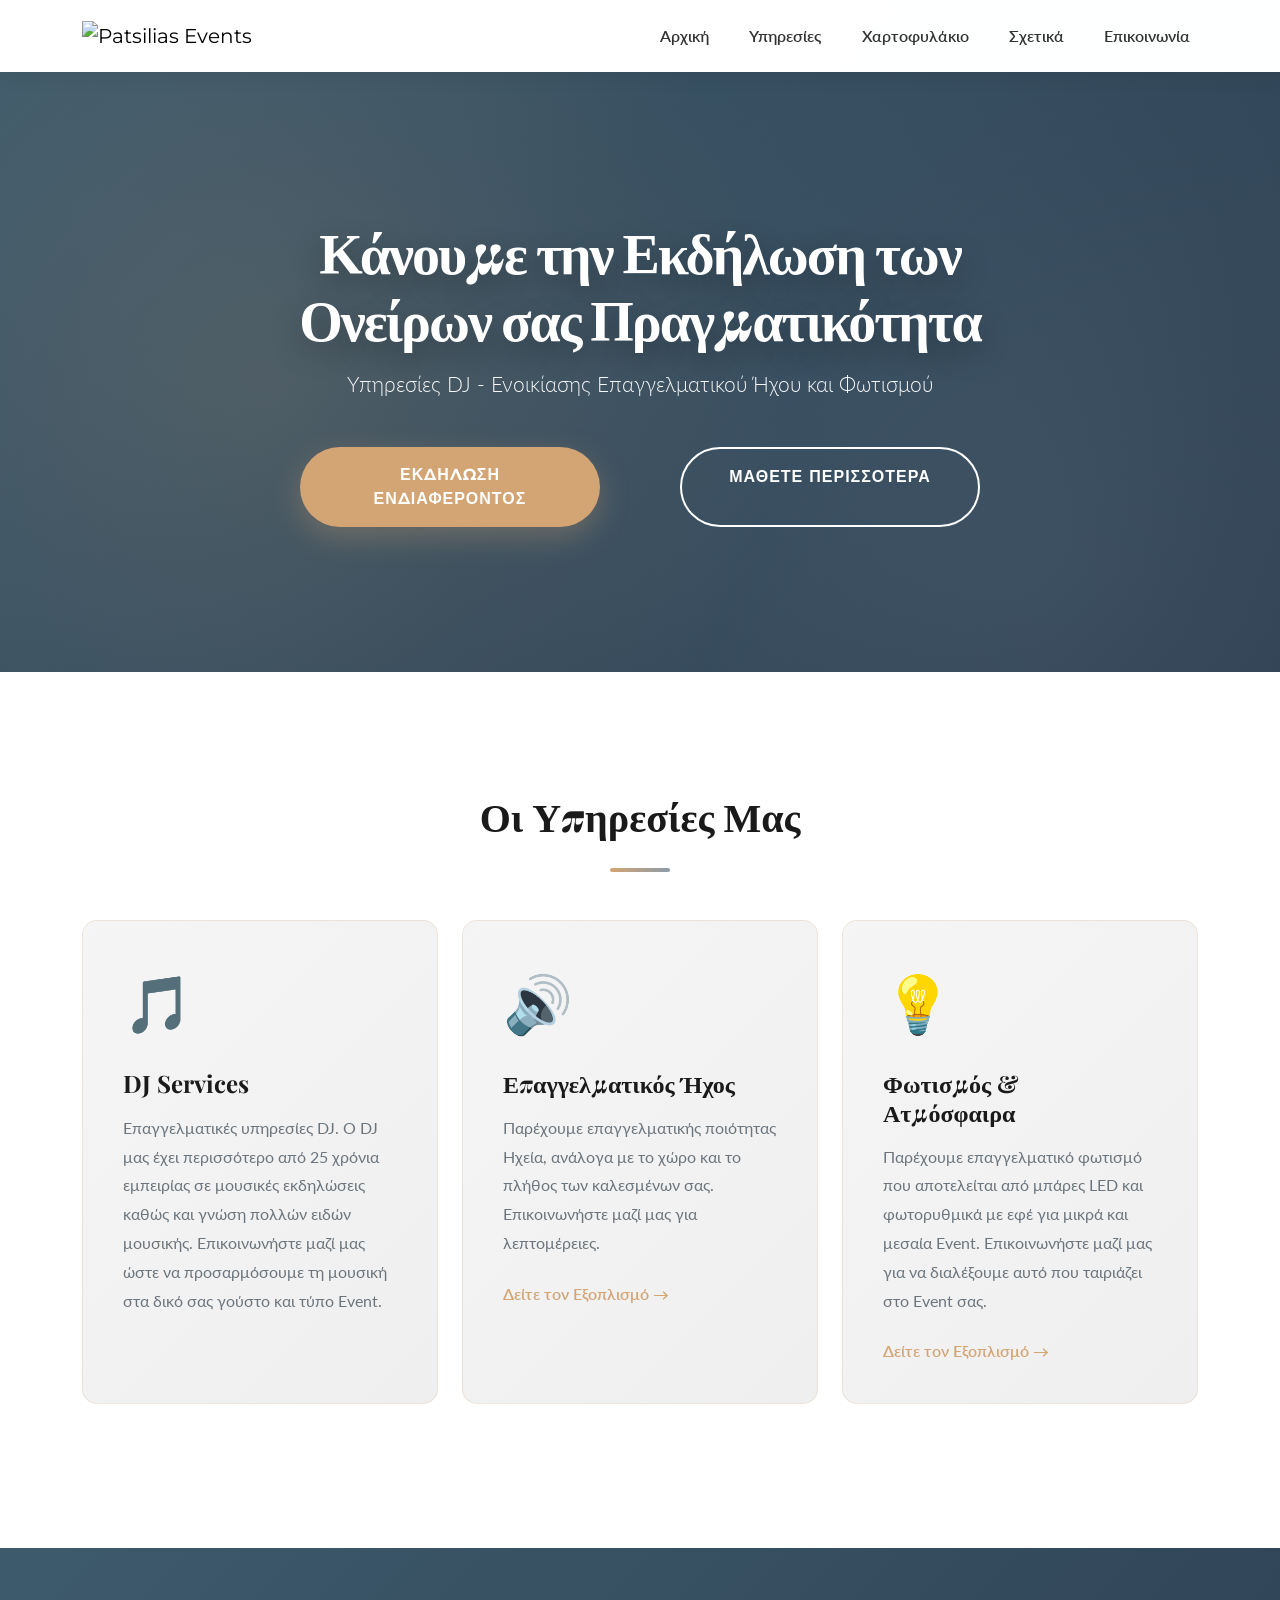
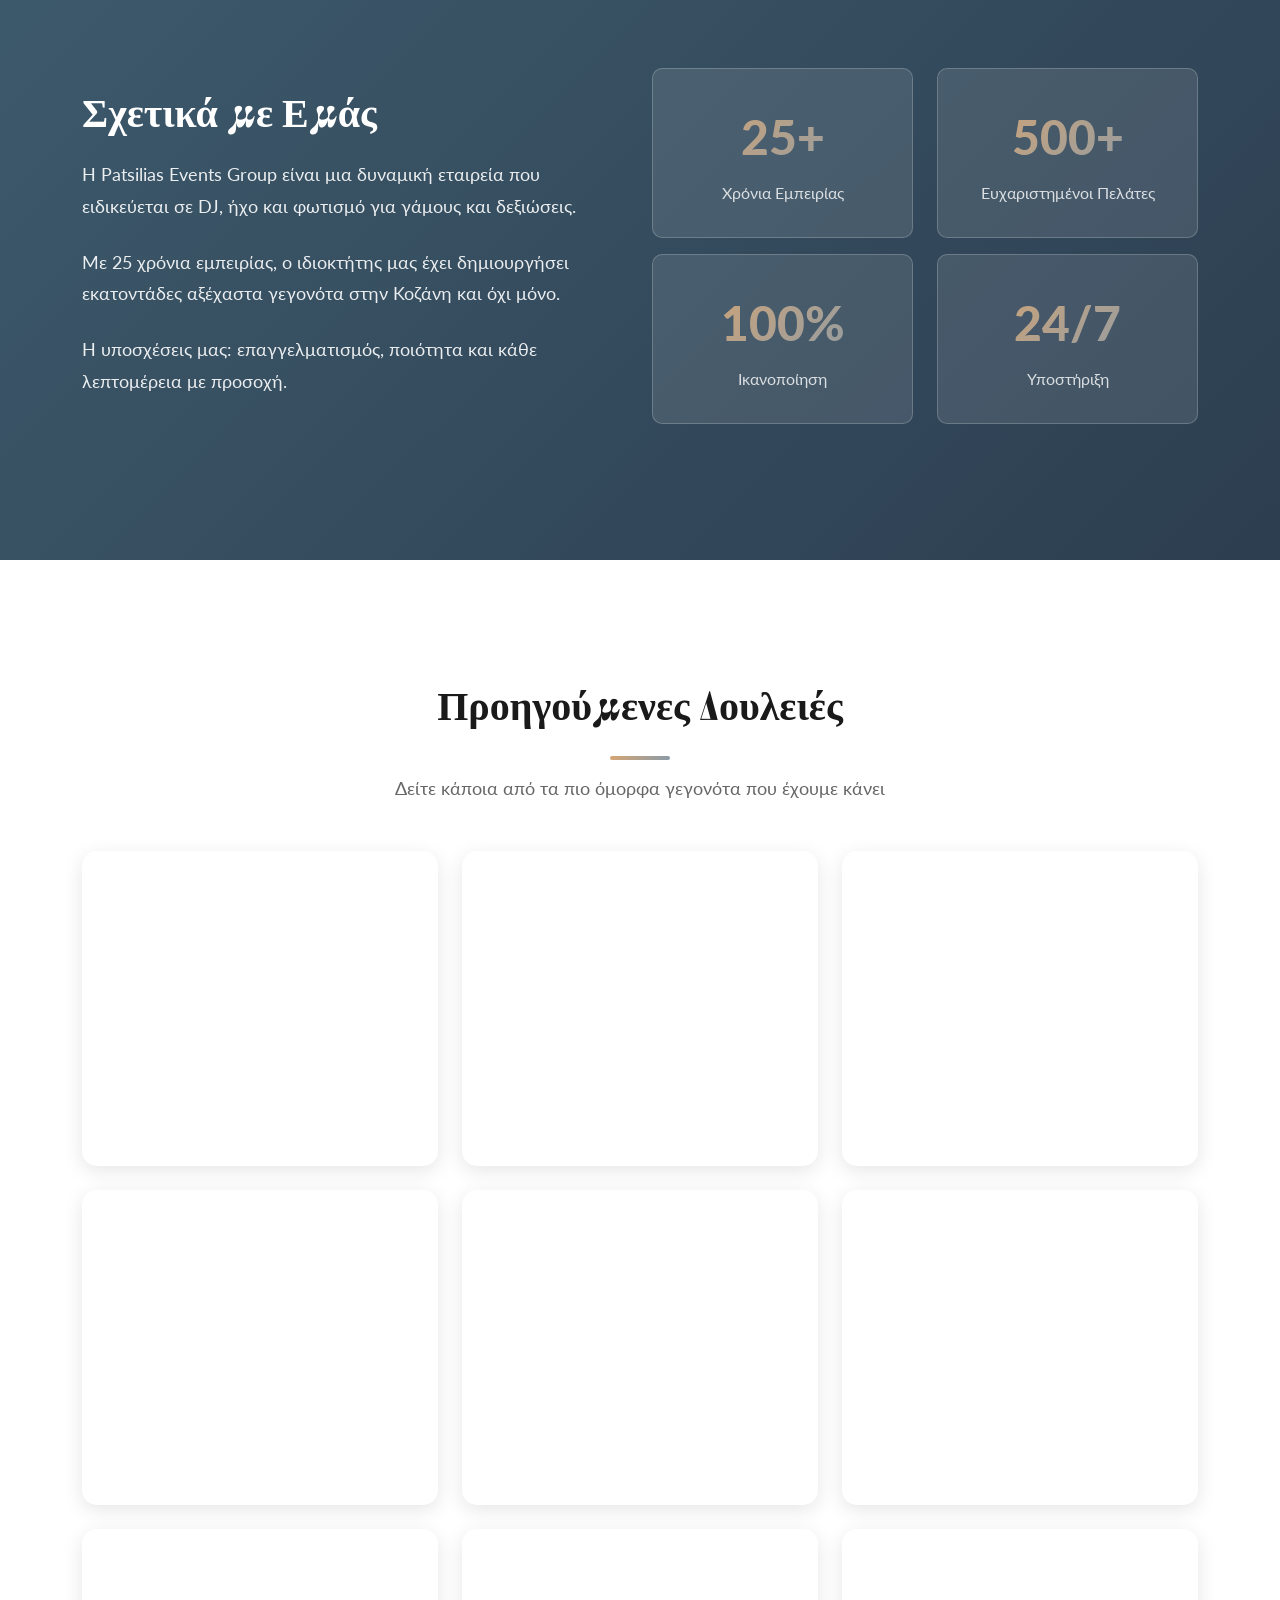
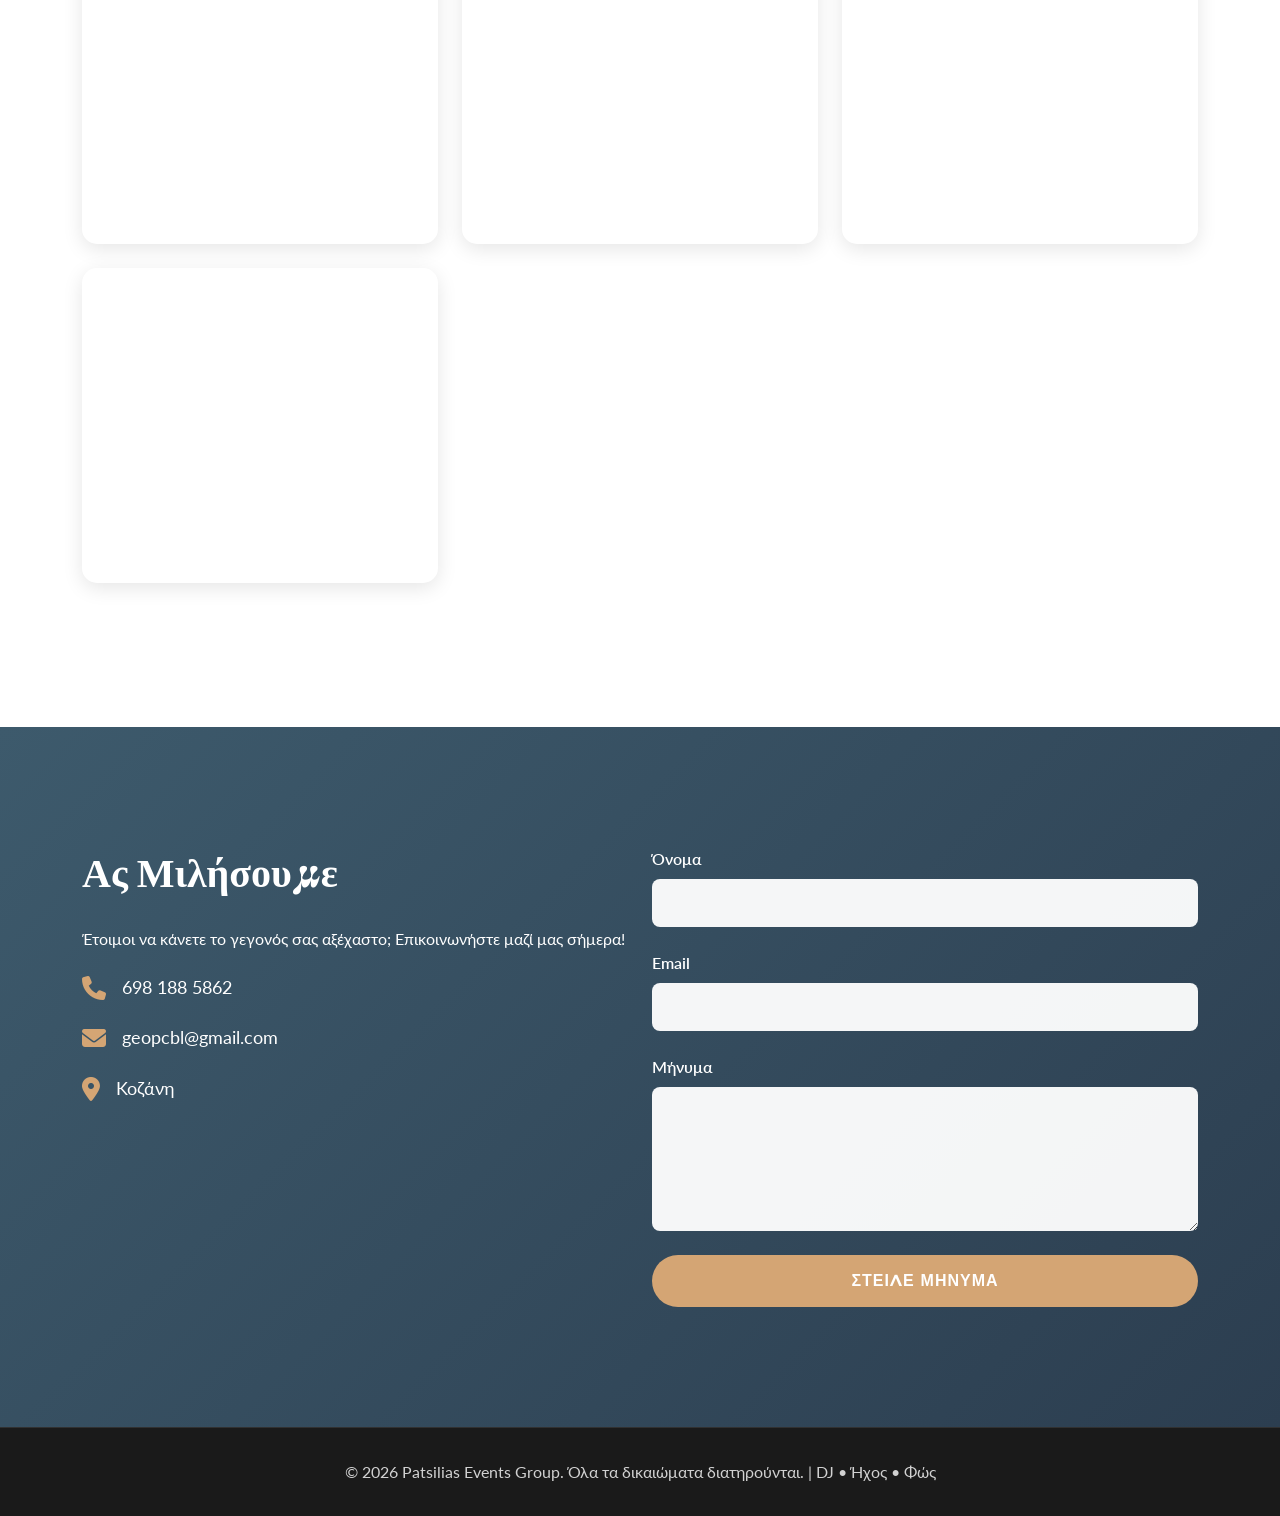
==== index.html @ 2dcd0f46 "Add root index for static publishing" ====
<!DOCTYPE html>
<html lang="el">
<head>
    <meta charset="UTF-8">
    <meta name="viewport" content="width=device-width, initial-scale=1.0">
    <meta name="referrer" content="strict-origin-when-cross-origin">
    <title>Patsilias Events Group - DJ, Ήχος & Φώς για Γάμους και Δεξιώσεις</title>
    <link href="https://cdnjs.cloudflare.com/ajax/libs/bootstrap/5.3.0/css/bootstrap.min.css" rel="stylesheet">
    <link href="https://cdnjs.cloudflare.com/ajax/libs/font-awesome/6.4.0/css/all.min.css" rel="stylesheet">
    <link href="https://fonts.googleapis.com/css2?family=Playfair+Display:wght@700;900&family=Lato:wght@300;400;600;700&family=Montserrat:wght@600;700&display=swap" rel="stylesheet">
    <style>
        :root {
            --primary: #2c3e50;
            --secondary: #3d5a6c;
            --accent: #d4a574;
            --highlight: #8b9ba8;
            --dark: #1a1a1a;
            --light: #f5f5f5;
        }

        * {
            scroll-behavior: smooth;
        }

        body {
            font-family: 'Lato', sans-serif;
            background: linear-gradient(135deg, #f5f7fa 0%, #c3cfe2 100%);
        }

        h1, h2, h3, h4, h5, h6 {
            font-family: 'Playfair Display', serif;
            font-weight: 900;
        }

        .navbar-brand, .btn-primary-custom, .btn-secondary-custom, .submit-btn {
            font-family: 'Montserrat', sans-serif;
        }

        .section-title {
            font-family: 'Playfair Display', serif;
        }

        /* Navbar */
        .navbar {
            background: rgba(255, 255, 255, 0.95) !important;
            backdrop-filter: blur(10px);
            box-shadow: 0 2px 20px rgba(0, 0, 0, 0.08);
            padding: 1rem 0;
        }

        .navbar-brand {
            display: flex;
            align-items: center;
            padding: 0;
        }

        .navbar-logo {
            display: block;
            width: 220px;
            height: auto;
            max-height: 64px;
        }

        @media (max-width: 576px) {
            .navbar-logo {
                width: 175px;
                max-height: 54px;
            }
        }

        .nav-link {
            font-weight: 600;
            position: relative;
            color: #333 !important;
            margin-left: 1.5rem;
            transition: all 0.3s ease;
        }

        .nav-link::after {
            content: '';
            position: absolute;
            bottom: -5px;
            left: 0;
            width: 0;
            height: 2px;
            background: #d4a574;
            transition: width 0.3s ease;
        }

        .nav-link:hover::after {
            width: 100%;
        }

        /* Hero Section */
        .hero {
            background: linear-gradient(135deg, #3d5a6c 0%, #2c3e50 100%);
            color: white;
            padding: 120px 0;
            position: relative;
            overflow: hidden;
            min-height: 600px;
            display: flex;
            align-items: center;
        }

        .hero::before {
            content: '';
            position: absolute;
            top: 0;
            left: 0;
            width: 100%;
            height: 100%;
            background: 
                radial-gradient(circle at 20% 50%, rgba(212, 165, 116, 0.15) 0%, transparent 50%),
                radial-gradient(circle at 80% 80%, rgba(139, 155, 168, 0.15) 0%, transparent 50%);
            z-index: 1;
        }

        .hero-content {
            position: relative;
            z-index: 2;
            animation: slideUp 1s ease-out;
        }

        @keyframes slideUp {
            from {
                opacity: 0;
                transform: translateY(30px);
            }
            to {
                opacity: 1;
                transform: translateY(0);
            }
        }

        .hero h1 {
            font-size: 3.5rem;
            font-weight: 900;
            margin-bottom: 1rem;
            letter-spacing: -2px;
            text-shadow: 0 10px 30px rgba(0, 0, 0, 0.3);
            line-height: 1.2;
        }

        .hero p {
            font-size: 1.3rem;
            margin-bottom: 2.5rem;
            opacity: 0.95;
            font-weight: 300;
        }

        .btn-primary-custom {
            background: #d4a574;
            color: white !important;
            border: none;
            padding: 14px 35px;
            font-weight: 700;
            border-radius: 50px;
            text-transform: uppercase;
            letter-spacing: 1px;
            transition: all 0.3s ease;
            box-shadow: 0 10px 30px rgba(212, 165, 116, 0.3);
            text-decoration: none;
            display: inline-block;
        }

        .btn-primary-custom:hover {
            transform: translateY(-3px);
            box-shadow: 0 15px 40px rgba(212, 165, 116, 0.5);
            color: white !important;
            background: #c49360;
        }

        .btn-secondary-custom {
            background: transparent;
            color: white !important;
            border: 2px solid white;
            padding: 14px 35px;
            font-weight: 700;
            border-radius: 50px;
            text-transform: uppercase;
            letter-spacing: 1px;
            transition: all 0.3s ease;
            text-decoration: none;
            display: inline-block;
        }

        .btn-secondary-custom:hover {
            background: white;
            color: var(--primary) !important;
            transform: translateY(-3px);
        }

        /* Services Section */
        .services {
            padding: 120px 0;
            background: white;
        }

        .section-title {
            text-align: center;
            font-size: 2.5rem;
            font-weight: 900;
            margin-bottom: 1rem;
            color: var(--dark);
            position: relative;
            padding-bottom: 2rem;
        }

        .section-title::after {
            content: '';
            width: 60px;
            height: 4px;
            background: linear-gradient(90deg, #d4a574, #8b9ba8);
            position: absolute;
            bottom: 0;
            left: 50%;
            transform: translateX(-50%);
            border-radius: 2px;
        }

        .service-card {
            background: linear-gradient(135deg, #f5f5f5 0%, #efefef 100%);
            padding: 2.5rem;
            border-radius: 15px;
            transition: all 0.3s ease;
            border: 1px solid rgba(212, 165, 116, 0.2);
            height: 100%;
            position: relative;
            overflow: hidden;
        }

        .service-card::before {
            content: '';
            position: absolute;
            top: -50%;
            right: -50%;
            width: 200px;
            height: 200px;
            background: radial-gradient(circle, rgba(212, 165, 116, 0.08) 0%, transparent 70%);
            border-radius: 50%;
            transition: all 0.3s ease;
        }

        .service-card:hover {
            transform: translateY(-10px);
            box-shadow: 0 20px 50px rgba(0, 0, 0, 0.1);
            background: white;
        }

        .service-card:hover::before {
            top: -25%;
            right: -25%;
        }

        .service-icon {
            font-size: 3.5rem;
            margin-bottom: 1.5rem;
            display: inline-block;
        }

        .service-card h3 {
            font-size: 1.5rem;
            margin-bottom: 1rem;
            color: var(--dark);
            font-weight: 700;
        }

        .service-card p {
            color: #6c757d;
            line-height: 1.8;
        }

        /* About Section */
        .about {
            padding: 120px 0;
            background: linear-gradient(135deg, #3d5a6c 0%, #2c3e50 100%);
            color: white;
        }

        .about h2 {
            font-size: 2.5rem;
            font-weight: 900;
            margin-bottom: 1.5rem;
            line-height: 1.2;
        }

        .about p {
            font-size: 1.1rem;
            margin-bottom: 1.5rem;
            opacity: 0.9;
            line-height: 1.8;
        }

        .stat-box {
            text-align: center;
            padding: 2rem;
            background: rgba(255, 255, 255, 0.1);
            border-radius: 10px;
            border: 1px solid rgba(255, 255, 255, 0.2);
            transition: all 0.3s ease;
        }

        .stat-box:hover {
            transform: translateY(-5px);
            background: rgba(255, 255, 255, 0.15);
        }

        .stat-number {
            font-size: 3rem;
            font-weight: 900;
            background: linear-gradient(135deg, #d4a574, #8b9ba8);
            -webkit-background-clip: text;
            -webkit-text-fill-color: transparent;
            background-clip: text;
            margin-bottom: 0.5rem;
        }

        .stat-label {
            font-size: 1rem;
            opacity: 0.8;
        }

        /* Portfolio Section */
        .portfolio {
            padding: 120px 0;
            background: white;
        }

        .portfolio-item {
            background: linear-gradient(135deg, #3d5a6c 0%, #2c3e50 100%);
            border-radius: 15px;
            overflow: hidden;
            height: 350px;
            position: relative;
            cursor: pointer;
            transition: all 0.3s ease;
        }

        .portfolio-item:hover {
            transform: scale(1.05);
            box-shadow: 0 20px 50px rgba(0, 0, 0, 0.2);
        }

        .portfolio-overlay {
            position: absolute;
            top: 0;
            left: 0;
            width: 100%;
            height: 100%;
            background: rgba(0, 0, 0, 0.6);
            display: flex;
            flex-direction: column;
            justify-content: flex-end;
            padding: 2rem;
            color: white;
            opacity: 0;
            transition: opacity 0.3s ease;
        }

        .portfolio-item:hover .portfolio-overlay {
            opacity: 1;
        }

        .portfolio-overlay h3 {
            font-size: 1.5rem;
            margin-bottom: 0.5rem;
            font-weight: 700;
        }

        .portfolio-overlay p {
            font-size: 0.9rem;
            opacity: 0.9;
        }

        /* Video Items */
        .video-item {
            transition: all 0.3s ease;
            border-radius: 15px;
            overflow: hidden;
            box-shadow: 0 5px 20px rgba(0, 0, 0, 0.1);
        }

        .video-item:hover {
            transform: translateY(-10px);
            box-shadow: 0 15px 40px rgba(0, 0, 0, 0.2);
        }

        .video-item iframe {
            display: block;
            width: 100%;
        }

        /* Contact Section */
        .contact {
            padding: 120px 0;
            background: linear-gradient(135deg, #3d5a6c 0%, #2c3e50 100%);
            color: white;
        }

        .contact h2 {
            font-size: 2.5rem;
            font-weight: 900;
            margin-bottom: 2rem;
        }

        .contact-info-item {
            display: flex;
            align-items: center;
            margin-bottom: 1.5rem;
            font-size: 1.1rem;
        }

        .contact-info-item i {
            font-size: 1.5rem;
            margin-right: 1rem;
            color: #d4a574;
        }

        .contact-info-item a {
            color: white;
            text-decoration: none;
            transition: all 0.3s ease;
        }

        .contact-info-item a:hover {
            color: #d4a574;
        }

        .form-control {
            border: none;
            border-radius: 8px;
            padding: 12px 15px;
            background: rgba(255, 255, 255, 0.95);
            color: #333;
            margin-bottom: 1.5rem;
        }

        .form-control:focus {
            box-shadow: 0 0 0 3px rgba(212, 165, 116, 0.2);
            border-color: #d4a574;
            background: white;
            color: #333;
        }

        .form-label {
            color: white;
            font-weight: 600;
            margin-bottom: 0.5rem;
        }

        .submit-btn {
            background: #d4a574;
            color: white;
            border: none;
            padding: 14px 35px;
            font-weight: 700;
            border-radius: 50px;
            text-transform: uppercase;
            letter-spacing: 1px;
            width: 100%;
            transition: all 0.3s ease;
            cursor: pointer;
        }

        .submit-btn:hover {
            transform: translateY(-3px);
            box-shadow: 0 10px 30px rgba(212, 165, 116, 0.4);
            background: #c49360;
        }

        /* Footer */
        footer {
            background: var(--dark);
            color: white;
            text-align: center;
            padding: 2rem 0;
            border-top: 1px solid rgba(255, 255, 255, 0.1);
        }

        footer p {
            opacity: 0.8;
            margin: 0;
        }

        /* Responsive */
        @media (max-width: 768px) {
            .hero h1 {
                font-size: 2rem;
            }

            .hero p {
                font-size: 1rem;
            }

            .section-title {
                font-size: 2rem;
            }

            .hero {
                padding: 80px 0;
                min-height: auto;
            }

            .services, .portfolio, .about, .contact {
                padding: 60px 0;
            }

            .stat-box {
                margin-bottom: 1.5rem;
            }
        }
    </style>
</head>
<body>
    <!-- Navigation -->
    <nav class="navbar navbar-expand-lg navbar-light sticky-top">
        <div class="container">
            <a class="navbar-brand" href="#home" aria-label="Patsilias Events - Αρχική">
                <img src="patsilias-events-logo.svg" class="navbar-logo" alt="Patsilias Events">
            </a>
            <button class="navbar-toggler" type="button" data-bs-toggle="collapse" data-bs-target="#navbarNav">
                <span class="navbar-toggler-icon"></span>
            </button>
            <div class="collapse navbar-collapse" id="navbarNav">
                <ul class="navbar-nav ms-auto">
                    <li class="nav-item">
                        <a class="nav-link" href="#home">Αρχική</a>
                    </li>
                    <li class="nav-item">
                        <a class="nav-link" href="#services">Υπηρεσίες</a>
                    </li>
                    <li class="nav-item">
                        <a class="nav-link" href="#portfolio">Χαρτοφυλάκιο</a>
                    </li>
                    <li class="nav-item">
                        <a class="nav-link" href="#about">Σχετικά</a>
                    </li>
                    <li class="nav-item">
                        <a class="nav-link" href="#contact">Επικοινωνία</a>
                    </li>
                </ul>
            </div>
        </div>
    </nav>

    <!-- Hero Section -->
    <section class="hero" id="home">
        <div class="container">
            <div class="row align-items-center">
                <div class="col-lg-8 mx-auto hero-content text-center">
                    <h1>Κάνουμε την Εκδήλωση των Ονείρων σας Πραγματικότητα</h1>
                    <p>Υπηρεσίες DJ - Ενοικίασης Επαγγελματικού Ήχου και Φωτισμού</p>
                    <div class="row mt-5">
                        <div class="col-lg-6 d-flex justify-content-center mb-3 mb-lg-0">
                            <a href="#contact" class="btn-primary-custom" style="width: 100%; max-width: 300px; text-align: center; padding: 16px 35px;">Εκδήλωση Ενδιαφέροντος</a>
                        </div>
                        <div class="col-lg-6 d-flex justify-content-center">
                            <a href="#services" class="btn-secondary-custom" style="width: 100%; max-width: 300px; text-align: center; padding: 16px 35px;">Μάθετε Περισσότερα</a>
                        </div>
                    </div>
                </div>
            </div>
        </div>
    </section>

    <!-- Services Section -->
    <section class="services" id="services">
        <div class="container">
            <h2 class="section-title">Οι Υπηρεσίες Μας</h2>
            <div class="row mt-5">
                <div class="col-md-6 col-lg-4 mb-4">
                    <div class="service-card">
                        <div class="service-icon">🎵</div>
                        <h3>DJ Services</h3>
                        <p>Επαγγελματικές υπηρεσίες DJ. Ο DJ μας έχει περισσότερο από 25 χρόνια εμπειρίας σε μουσικές εκδηλώσεις καθώς και γνώση πολλών ειδών μουσικής. Επικοινωνήστε μαζί μας ώστε να προσαρμόσουμε τη μουσική στα δικό σας γούστο και τύπο Event.</p>
                    </div>
                </div>
                <div class="col-md-6 col-lg-4 mb-4">
                    <div class="service-card">
                        <div class="service-icon">🔊</div>
                        <h3>Επαγγελματικός Ήχος</h3>
                        <p>Παρέχουμε επαγγελματικής ποιότητας Ηχεία, ανάλογα με το χώρο και το πλήθος των καλεσμένων σας. Επικοινωνήστε μαζί μας για λεπτομέρειες.</p>
                        <div style="margin-top: 1.5rem;">
                            <a href="sound_equipment.html" style="color: #d4a574; font-weight: 600; text-decoration: none; display: inline-block;">Δείτε τον Εξοπλισμό → </a>
                        </div>
                    </div>
                </div>
                <div class="col-md-6 col-lg-4 mb-4">
                    <div class="service-card">
                        <div class="service-icon">💡</div>
                        <h3>Φωτισμός & Ατμόσφαιρα</h3>
                        <p>Παρέχουμε επαγγελματικό φωτισμό που αποτελείται από μπάρες LED και φωτορυθμικά με εφέ για μικρά και μεσαία Event. Επικοινωνήστε μαζί μας για να διαλέξουμε αυτό που ταιριάζει στο Event σας.</p>
                        <div style="margin-top: 1.5rem;">
                            <a href="lighting_equipment.html" style="color: #d4a574; font-weight: 600; text-decoration: none; display: inline-block;">Δείτε τον Εξοπλισμό → </a>
                        </div>
                    </div>
                </div>
            </div>
        </div>
    </section>

    <!-- About Section -->
    <section class="about" id="about">
        <div class="container">
            <div class="row align-items-center">
                <div class="col-lg-6 mb-4 mb-lg-0">
                    <h2>Σχετικά με Εμάς</h2>
                    <p>Η Patsilias Events Group είναι μια δυναμική εταιρεία που ειδικεύεται σε DJ, ήχο και φωτισμό για γάμους και δεξιώσεις.</p>
                    <p>Με 25 χρόνια εμπειρίας, ο ιδιοκτήτης μας έχει δημιουργήσει εκατοντάδες αξέχαστα γεγονότα στην Κοζάνη και όχι μόνο.</p>
                    <p>Η υποσχέσεις μας: επαγγελματισμός, ποιότητα και κάθε λεπτομέρεια με προσοχή.</p>
                </div>
                <div class="col-lg-6">
                    <div class="row">
                        <div class="col-md-6 mb-3">
                            <div class="stat-box">
                                <div class="stat-number">25+</div>
                                <div class="stat-label">Χρόνια Εμπειρίας</div>
                            </div>
                        </div>
                        <div class="col-md-6 mb-3">
                            <div class="stat-box">
                                <div class="stat-number">500+</div>
                                <div class="stat-label">Ευχαριστημένοι Πελάτες</div>
                            </div>
                        </div>
                        <div class="col-md-6 mb-3">
                            <div class="stat-box">
                                <div class="stat-number">100%</div>
                                <div class="stat-label">Ικανοποίηση</div>
                            </div>
                        </div>
                        <div class="col-md-6 mb-3">
                            <div class="stat-box">
                                <div class="stat-number">24/7</div>
                                <div class="stat-label">Υποστήριξη</div>
                            </div>
                        </div>
                    </div>
                </div>
            </div>
        </div>
    </section>

    <!-- Portfolio Section -->
    <section class="portfolio" id="portfolio">
        <div class="container">
            <h2 class="section-title">Προηγούμενες Δουλειές</h2>
            <p style="text-align: center; color: #666; margin-bottom: 3rem; font-size: 1.1rem;">Δείτε κάποια από τα πιο όμορφα γεγονότα που έχουμε κάνει</p>
            
            <div class="row mt-5">
                <!-- Video 1 -->
                <div class="col-md-6 col-lg-4 mb-4">
                    <div class="video-item">
                        <iframe src="https://player.vimeo.com/video/1172893159?h=&title=0&byline=0&portrait=0" width="100%" height="315" frameborder="0" allow="autoplay; fullscreen; picture-in-picture" allowfullscreen style="border-radius: 15px;"></iframe>
                    </div>
                </div>
                
                <!-- Video 2 -->
                <div class="col-md-6 col-lg-4 mb-4">
                    <div class="video-item">
                        <iframe src="https://player.vimeo.com/video/1172895826?h=&title=0&byline=0&portrait=0" width="100%" height="315" frameborder="0" allow="autoplay; fullscreen; picture-in-picture" allowfullscreen style="border-radius: 15px;"></iframe>
                    </div>
                </div>
                
                <!-- Video 3 -->
                <div class="col-md-6 col-lg-4 mb-4">
                    <div class="video-item">
                        <iframe src="https://player.vimeo.com/video/1172895508?h=&title=0&byline=0&portrait=0" width="100%" height="315" frameborder="0" allow="autoplay; fullscreen; picture-in-picture" allowfullscreen style="border-radius: 15px;"></iframe>
                    </div>
                </div>
                
                <!-- Video 4 -->
                <div class="col-md-6 col-lg-4 mb-4">
                    <div class="video-item">
                        <iframe src="https://player.vimeo.com/video/1172895285?h=&title=0&byline=0&portrait=0" width="100%" height="315" frameborder="0" allow="autoplay; fullscreen; picture-in-picture" allowfullscreen style="border-radius: 15px;"></iframe>
                    </div>
                </div>
                
                <!-- Video 5 -->
                <div class="col-md-6 col-lg-4 mb-4">
                    <div class="video-item">
                        <iframe src="https://player.vimeo.com/video/1172895163?h=&title=0&byline=0&portrait=0" width="100%" height="315" frameborder="0" allow="autoplay; fullscreen; picture-in-picture" allowfullscreen style="border-radius: 15px;"></iframe>
                    </div>
                </div>
                
                <!-- Video 6 -->
                <div class="col-md-6 col-lg-4 mb-4">
                    <div class="video-item">
                        <iframe src="https://player.vimeo.com/video/1172894648?h=&title=0&byline=0&portrait=0" width="100%" height="315" frameborder="0" allow="autoplay; fullscreen; picture-in-picture" allowfullscreen style="border-radius: 15px;"></iframe>
                    </div>
                </div>
                
                <!-- Video 7 -->
                <div class="col-md-6 col-lg-4 mb-4">
                    <div class="video-item">
                        <iframe src="https://player.vimeo.com/video/1172895394?h=&title=0&byline=0&portrait=0" width="100%" height="315" frameborder="0" allow="autoplay; fullscreen; picture-in-picture" allowfullscreen style="border-radius: 15px;"></iframe>
                    </div>
                </div>
                
                <!-- Video 8 -->
                <div class="col-md-6 col-lg-4 mb-4">
                    <div class="video-item">
                        <iframe src="https://player.vimeo.com/video/1172893356?h=&title=0&byline=0&portrait=0" width="100%" height="315" frameborder="0" allow="autoplay; fullscreen; picture-in-picture" allowfullscreen style="border-radius: 15px;"></iframe>
                    </div>
                </div>
                
                <!-- Video 9 -->
                <div class="col-md-6 col-lg-4 mb-4">
                    <div class="video-item">
                        <iframe src="https://player.vimeo.com/video/1172894004?h=&title=0&byline=0&portrait=0" width="100%" height="315" frameborder="0" allow="autoplay; fullscreen; picture-in-picture" allowfullscreen style="border-radius: 15px;"></iframe>
                    </div>
                </div>

                <!-- Video 10 -->
                <div class="col-md-6 col-lg-4 mb-4">
                    <div class="video-item">
                        <iframe src="https://player.vimeo.com/video/1172895078?h=&title=0&byline=0&portrait=0" width="100%" height="315" frameborder="0" allow="autoplay; fullscreen; picture-in-picture" allowfullscreen style="border-radius: 15px;"></iframe>
                    </div>
                </div>
            </div>
        </div>
    </section>

    <!-- Contact Section -->
    <section class="contact" id="contact">
        <div class="container">
            <div class="row">
                <div class="col-lg-6 mb-4 mb-lg-0">
                    <h2>Ας Μιλήσουμε</h2>
                    <p class="mb-4">Έτοιμοι να κάνετε το γεγονός σας αξέχαστο; Επικοινωνήστε μαζί μας σήμερα!</p>
                    <div class="contact-info-item">
                        <i class="fas fa-phone"></i>
                        <a href="tel:6981885862">698 188 5862</a>
                    </div>
                    <div class="contact-info-item">
                        <i class="fas fa-envelope"></i>
                        <a href="mailto:geopcbl@gmail.com">geopcbl@gmail.com</a>
                    </div>
                    <div class="contact-info-item">
                        <i class="fas fa-map-marker-alt"></i>
                        <span>Κοζάνη</span>
                    </div>
                </div>
                <div class="col-lg-6">
                    <form id="contactForm">
                        <div class="mb-3">
                            <label for="name" class="form-label">Όνομα</label>
                            <input type="text" class="form-control" id="name" required>
                        </div>
                        <div class="mb-3">
                            <label for="email" class="form-label">Email</label>
                            <input type="email" class="form-control" id="email" required>
                        </div>
                        <div class="mb-3">
                            <label for="message" class="form-label">Μήνυμα</label>
                            <textarea class="form-control" id="message" rows="5" required></textarea>
                        </div>
                        <button type="submit" class="submit-btn">Στείλε Μήνυμα</button>
                    </form>
                </div>
            </div>
        </div>
    </section>

    <!-- Footer -->
    <footer>
        <div class="container">
            <p>&copy; 2026 Patsilias Events Group. Όλα τα δικαιώματα διατηρούνται. | DJ • Ήχος • Φώς</p>
        </div>
    </footer>

    <script src="https://cdnjs.cloudflare.com/ajax/libs/bootstrap/5.3.0/js/bootstrap.bundle.min.js"></script>
    <script>
        document.getElementById('contactForm').addEventListener('submit', functio
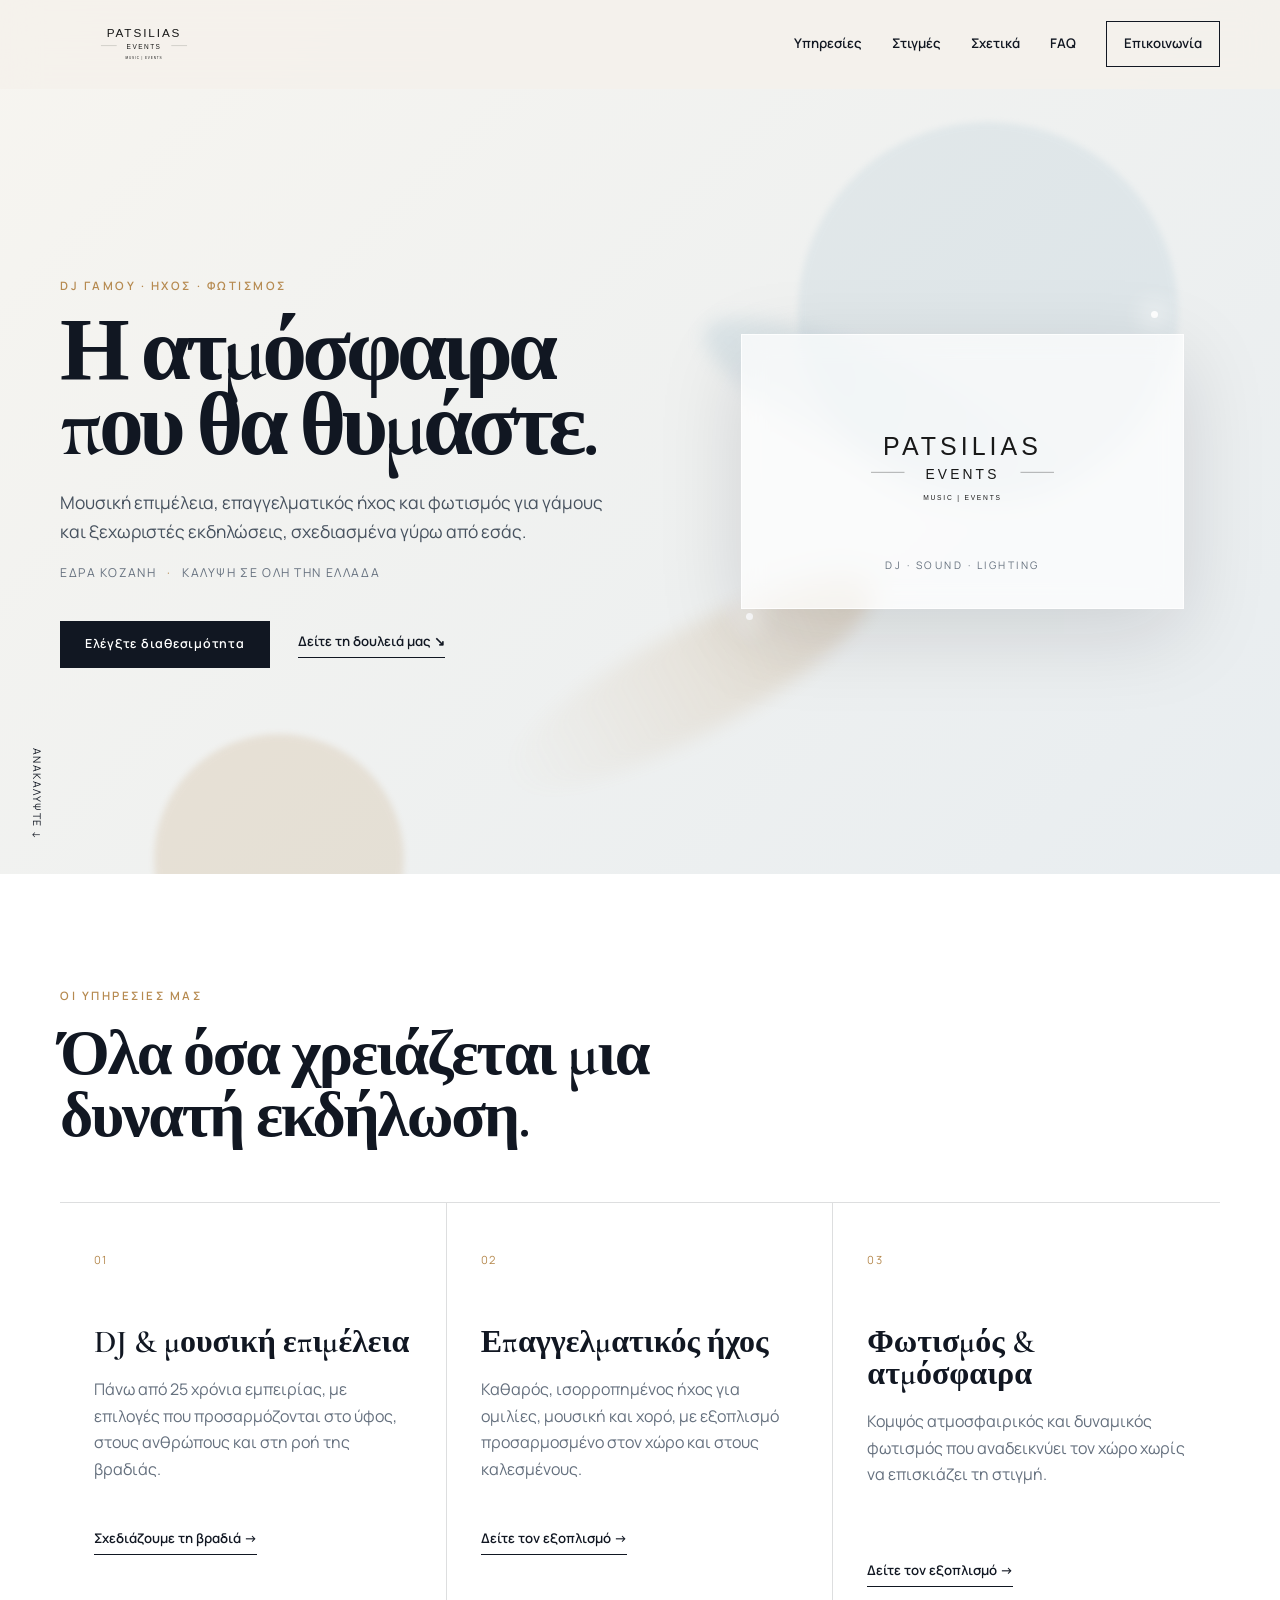
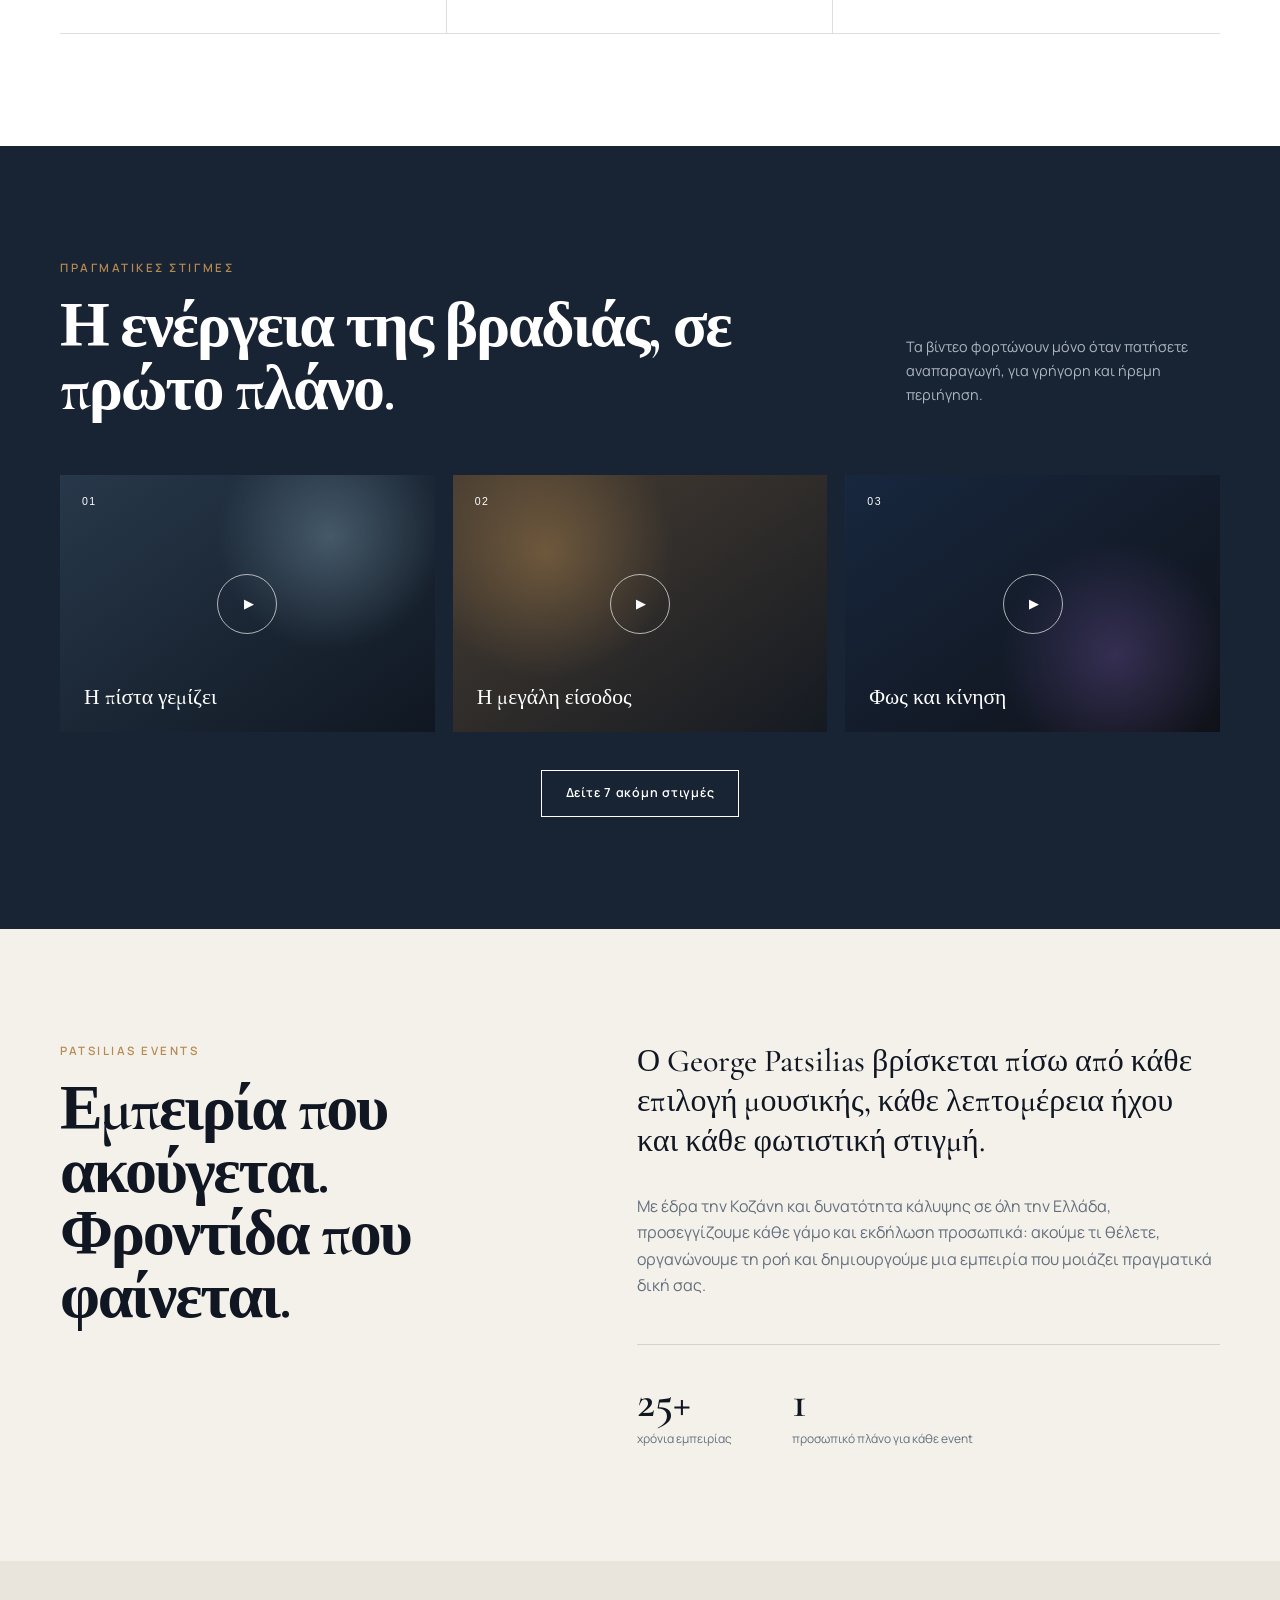
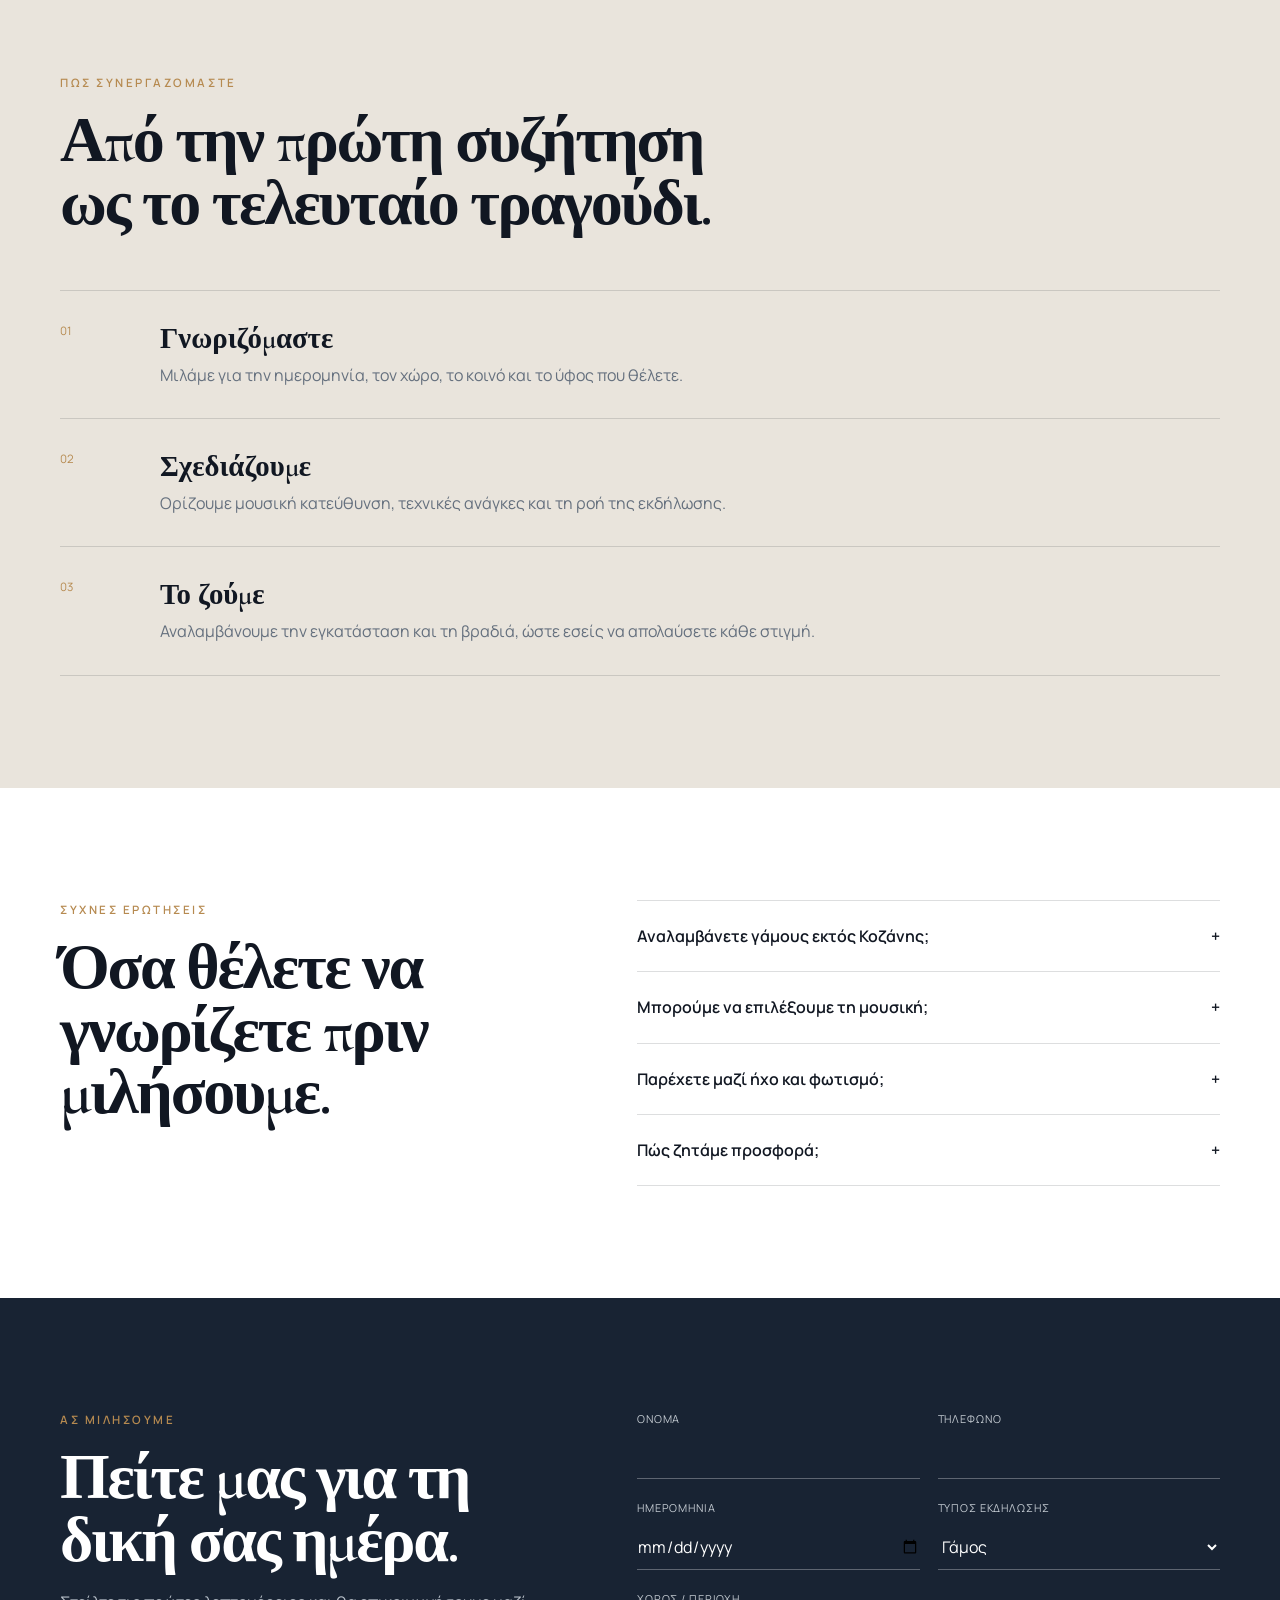
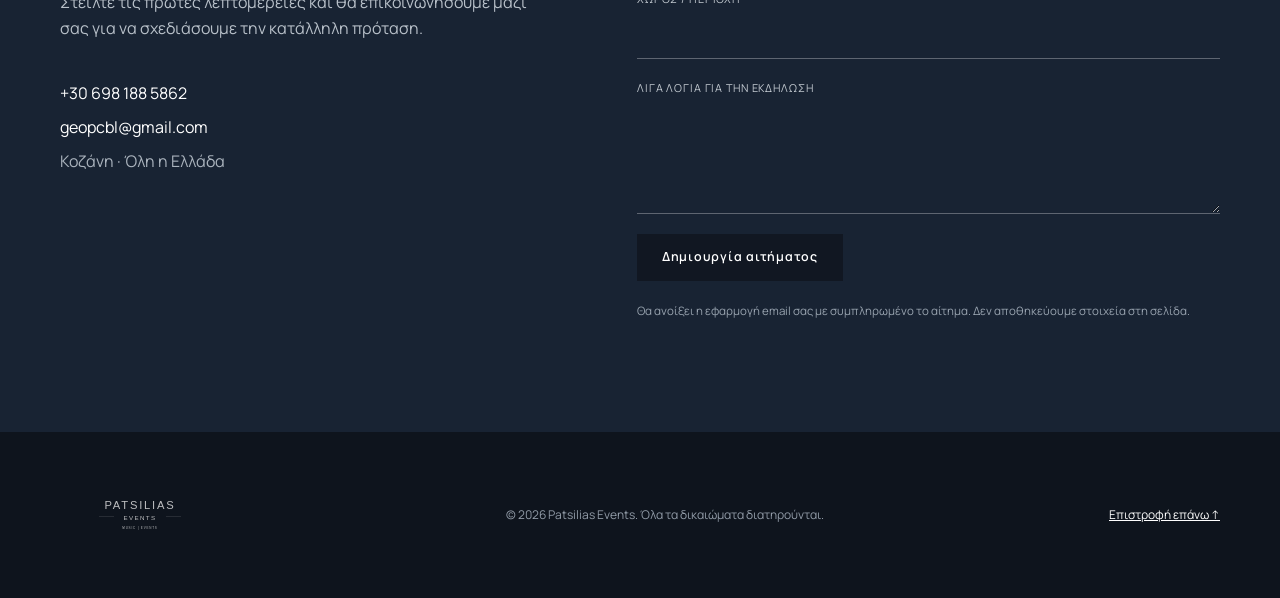
==== commit 7c40b6e5: "Restore redesigned production site" ====
--- a/index.html
+++ b/index.html
@@ -1,775 +1,97 @@
-<!DOCTYPE html>
+<!doctype html>
 <html lang="el">
 <head>
-    <meta charset="UTF-8">
-    <meta name="viewport" content="width=device-width, initial-scale=1.0">
-    <meta name="referrer" content="strict-origin-when-cross-origin">
-    <title>Patsilias Events Group - DJ, Ήχος & Φώς για Γάμους και Δεξιώσεις</title>
-    <link href="https://cdnjs.cloudflare.com/ajax/libs/bootstrap/5.3.0/css/bootstrap.min.css" rel="stylesheet">
-    <link href="https://cdnjs.cloudflare.com/ajax/libs/font-awesome/6.4.0/css/all.min.css" rel="stylesheet">
-    <link href="https://fonts.googleapis.com/css2?family=Playfair+Display:wght@700;900&family=Lato:wght@300;400;600;700&family=Montserrat:wght@600;700&display=swap" rel="stylesheet">
-    <style>
-        :root {
-            --primary: #2c3e50;
-            --secondary: #3d5a6c;
-            --accent: #d4a574;
-            --highlight: #8b9ba8;
-            --dark: #1a1a1a;
-            --light: #f5f5f5;
-        }
-
-        * {
-            scroll-behavior: smooth;
-        }
-
-        body {
-            font-family: 'Lato', sans-serif;
-            background: linear-gradient(135deg, #f5f7fa 0%, #c3cfe2 100%);
-        }
-
-        h1, h2, h3, h4, h5, h6 {
-            font-family: 'Playfair Display', serif;
-            font-weight: 900;
-        }
-
-        .navbar-brand, .btn-primary-custom, .btn-secondary-custom, .submit-btn {
-            font-family: 'Montserrat', sans-serif;
-        }
-
-        .section-title {
-            font-family: 'Playfair Display', serif;
-        }
-
-        /* Navbar */
-        .navbar {
-            background: rgba(255, 255, 255, 0.95) !important;
-            backdrop-filter: blur(10px);
-            box-shadow: 0 2px 20px rgba(0, 0, 0, 0.08);
-            padding: 1rem 0;
-        }
-
-        .navbar-brand {
-            display: flex;
-            align-items: center;
-            padding: 0;
-        }
-
-        .navbar-logo {
-            display: block;
-            width: 220px;
-            height: auto;
-            max-height: 64px;
-        }
-
-        @media (max-width: 576px) {
-            .navbar-logo {
-                width: 175px;
-                max-height: 54px;
-            }
-        }
-
-        .nav-link {
-            font-weight: 600;
-            position: relative;
-            color: #333 !important;
-            margin-left: 1.5rem;
-            transition: all 0.3s ease;
-        }
-
-        .nav-link::after {
-            content: '';
-            position: absolute;
-            bottom: -5px;
-            left: 0;
-            width: 0;
-            height: 2px;
-            background: #d4a574;
-            transition: width 0.3s ease;
-        }
-
-        .nav-link:hover::after {
-            width: 100%;
-        }
-
-        /* Hero Section */
-        .hero {
-            background: linear-gradient(135deg, #3d5a6c 0%, #2c3e50 100%);
-            color: white;
-            padding: 120px 0;
-            position: relative;
-            overflow: hidden;
-            min-height: 600px;
-            display: flex;
-            align-items: center;
-        }
-
-        .hero::before {
-            content: '';
-            position: absolute;
-            top: 0;
-            left: 0;
-            width: 100%;
-            height: 100%;
-            background: 
-                radial-gradient(circle at 20% 50%, rgba(212, 165, 116, 0.15) 0%, transparent 50%),
-                radial-gradient(circle at 80% 80%, rgba(139, 155, 168, 0.15) 0%, transparent 50%);
-            z-index: 1;
-        }
-
-        .hero-content {
-            position: relative;
-            z-index: 2;
-            animation: slideUp 1s ease-out;
-        }
-
-        @keyframes slideUp {
-            from {
-                opacity: 0;
-                transform: translateY(30px);
-            }
-            to {
-                opacity: 1;
-                transform: translateY(0);
-            }
-        }
-
-        .hero h1 {
-            font-size: 3.5rem;
-            font-weight: 900;
-            margin-bottom: 1rem;
-            letter-spacing: -2px;
-            text-shadow: 0 10px 30px rgba(0, 0, 0, 0.3);
-            line-height: 1.2;
-        }
-
-        .hero p {
-            font-size: 1.3rem;
-            margin-bottom: 2.5rem;
-            opacity: 0.95;
-            font-weight: 300;
-        }
-
-        .btn-primary-custom {
-            background: #d4a574;
-            color: white !important;
-            border: none;
-            padding: 14px 35px;
-            font-weight: 700;
-            border-radius: 50px;
-            text-transform: uppercase;
-            letter-spacing: 1px;
-            transition: all 0.3s ease;
-            box-shadow: 0 10px 30px rgba(212, 165, 116, 0.3);
-            text-decoration: none;
-            display: inline-block;
-        }
-
-        .btn-primary-custom:hover {
-            transform: translateY(-3px);
-            box-shadow: 0 15px 40px rgba(212, 165, 116, 0.5);
-            color: white !important;
-            background: #c49360;
-        }
-
-        .btn-secondary-custom {
-            background: transparent;
-            color: white !important;
-            border: 2px solid white;
-            padding: 14px 35px;
-            font-weight: 700;
-            border-radius: 50px;
-            text-transform: uppercase;
-            letter-spacing: 1px;
-            transition: all 0.3s ease;
-            text-decoration: none;
-            display: inline-block;
-        }
-
-        .btn-secondary-custom:hover {
-            background: white;
-            color: var(--primary) !important;
-            transform: translateY(-3px);
-        }
-
-        /* Services Section */
-        .services {
-            padding: 120px 0;
-            background: white;
-        }
-
-        .section-title {
-            text-align: center;
-            font-size: 2.5rem;
-            font-weight: 900;
-            margin-bottom: 1rem;
-            color: var(--dark);
-            position: relative;
-            padding-bottom: 2rem;
-        }
-
-        .section-title::after {
-            content: '';
-            width: 60px;
-            height: 4px;
-            background: linear-gradient(90deg, #d4a574, #8b9ba8);
-            position: absolute;
-            bottom: 0;
-            left: 50%;
-            transform: translateX(-50%);
-            border-radius: 2px;
-        }
-
-        .service-card {
-            background: linear-gradient(135deg, #f5f5f5 0%, #efefef 100%);
-            padding: 2.5rem;
-            border-radius: 15px;
-            transition: all 0.3s ease;
-            border: 1px solid rgba(212, 165, 116, 0.2);
-            height: 100%;
-            position: relative;
-            overflow: hidden;
-        }
-
-        .service-card::before {
-            content: '';
-            position: absolute;
-            top: -50%;
-            right: -50%;
-            width: 200px;
-            height: 200px;
-            background: radial-gradient(circle, rgba(212, 165, 116, 0.08) 0%, transparent 70%);
-            border-radius: 50%;
-            transition: all 0.3s ease;
-        }
-
-        .service-card:hover {
-            transform: translateY(-10px);
-            box-shadow: 0 20px 50px rgba(0, 0, 0, 0.1);
-            background: white;
-        }
-
-        .service-card:hover::before {
-            top: -25%;
-            right: -25%;
-        }
-
-        .service-icon {
-            font-size: 3.5rem;
-            margin-bottom: 1.5rem;
-            display: inline-block;
-        }
-
-        .service-card h3 {
-            font-size: 1.5rem;
-            margin-bottom: 1rem;
-            color: var(--dark);
-            font-weight: 700;
-        }
-
-        .service-card p {
-            color: #6c757d;
-            line-height: 1.8;
-        }
-
-        /* About Section */
-        .about {
-            padding: 120px 0;
-            background: linear-gradient(135deg, #3d5a6c 0%, #2c3e50 100%);
-            color: white;
-        }
-
-        .about h2 {
-            font-size: 2.5rem;
-            font-weight: 900;
-            margin-bottom: 1.5rem;
-            line-height: 1.2;
-        }
-
-        .about p {
-            font-size: 1.1rem;
-            margin-bottom: 1.5rem;
-            opacity: 0.9;
-            line-height: 1.8;
-        }
-
-        .stat-box {
-            text-align: center;
-            padding: 2rem;
-            background: rgba(255, 255, 255, 0.1);
-            border-radius: 10px;
-            border: 1px solid rgba(255, 255, 255, 0.2);
-            transition: all 0.3s ease;
-        }
-
-        .stat-box:hover {
-            transform: translateY(-5px);
-            background: rgba(255, 255, 255, 0.15);
-        }
-
-        .stat-number {
-            font-size: 3rem;
-            font-weight: 900;
-            background: linear-gradient(135deg, #d4a574, #8b9ba8);
-            -webkit-background-clip: text;
-            -webkit-text-fill-color: transparent;
-            background-clip: text;
-            margin-bottom: 0.5rem;
-        }
-
-        .stat-label {
-            font-size: 1rem;
-            opacity: 0.8;
-        }
-
-        /* Portfolio Section */
-        .portfolio {
-            padding: 120px 0;
-            background: white;
-        }
-
-        .portfolio-item {
-            background: linear-gradient(135deg, #3d5a6c 0%, #2c3e50 100%);
-            border-radius: 15px;
-            overflow: hidden;
-            height: 350px;
-            position: relative;
-            cursor: pointer;
-            transition: all 0.3s ease;
-        }
-
-        .portfolio-item:hover {
-            transform: scale(1.05);
-            box-shadow: 0 20px 50px rgba(0, 0, 0, 0.2);
-        }
-
-        .portfolio-overlay {
-            position: absolute;
-            top: 0;
-            left: 0;
-            width: 100%;
-            height: 100%;
-            background: rgba(0, 0, 0, 0.6);
-            display: flex;
-            flex-direction: column;
-            justify-content: flex-end;
-            padding: 2rem;
-            color: white;
-            opacity: 0;
-            transition: opacity 0.3s ease;
-        }
-
-        .portfolio-item:hover .portfolio-overlay {
-            opacity: 1;
-        }
-
-        .portfolio-overlay h3 {
-            font-size: 1.5rem;
-            margin-bottom: 0.5rem;
-            font-weight: 700;
-        }
-
-        .portfolio-overlay p {
-            font-size: 0.9rem;
-            opacity: 0.9;
-        }
-
-        /* Video Items */
-        .video-item {
-            transition: all 0.3s ease;
-            border-radius: 15px;
-            overflow: hidden;
-            box-shadow: 0 5px 20px rgba(0, 0, 0, 0.1);
-        }
-
-        .video-item:hover {
-            transform: translateY(-10px);
-            box-shadow: 0 15px 40px rgba(0, 0, 0, 0.2);
-        }
-
-        .video-item iframe {
-            display: block;
-            width: 100%;
-        }
-
-        /* Contact Section */
-        .contact {
-            padding: 120px 0;
-            background: linear-gradient(135deg, #3d5a6c 0%, #2c3e50 100%);
-            color: white;
-        }
-
-        .contact h2 {
-            font-size: 2.5rem;
-            font-weight: 900;
-            margin-bottom: 2rem;
-        }
-
-        .contact-info-item {
-            display: flex;
-            align-items: center;
-            margin-bottom: 1.5rem;
-            font-size: 1.1rem;
-        }
-
-        .contact-info-item i {
-            font-size: 1.5rem;
-            margin-right: 1rem;
-            color: #d4a574;
-        }
-
-        .contact-info-item a {
-            color: white;
-            text-decoration: none;
-            transition: all 0.3s ease;
-        }
-
-        .contact-info-item a:hover {
-            color: #d4a574;
-        }
-
-        .form-control {
-            border: none;
-            border-radius: 8px;
-            padding: 12px 15px;
-            background: rgba(255, 255, 255, 0.95);
-            color: #333;
-            margin-bottom: 1.5rem;
-        }
-
-        .form-control:focus {
-            box-shadow: 0 0 0 3px rgba(212, 165, 116, 0.2);
-            border-color: #d4a574;
-            background: white;
-            color: #333;
-        }
-
-        .form-label {
-            color: white;
-            font-weight: 600;
-            margin-bottom: 0.5rem;
-        }
-
-        .submit-btn {
-            background: #d4a574;
-            color: white;
-            border: none;
-            padding: 14px 35px;
-            font-weight: 700;
-            border-radius: 50px;
-            text-transform: uppercase;
-            letter-spacing: 1px;
-            width: 100%;
-            transition: all 0.3s ease;
-            cursor: pointer;
-        }
-
-        .submit-btn:hover {
-            transform: translateY(-3px);
-            box-shadow: 0 10px 30px rgba(212, 165, 116, 0.4);
-            background: #c49360;
-        }
-
-        /* Footer */
-        footer {
-            background: var(--dark);
-            color: white;
-            text-align: center;
-            padding: 2rem 0;
-            border-top: 1px solid rgba(255, 255, 255, 0.1);
-        }
-
-        footer p {
-            opacity: 0.8;
-            margin: 0;
-        }
-
-        /* Responsive */
-        @media (max-width: 768px) {
-            .hero h1 {
-                font-size: 2rem;
-            }
-
-            .hero p {
-                font-size: 1rem;
-            }
-
-            .section-title {
-                font-size: 2rem;
-            }
-
-            .hero {
-                padding: 80px 0;
-                min-height: auto;
-            }
-
-            .services, .portfolio, .about, .contact {
-                padding: 60px 0;
-            }
-
-            .stat-box {
-                margin-bottom: 1.5rem;
-            }
-        }
-    </style>
+  <meta charset="utf-8">
+  <meta name="viewport" content="width=device-width,initial-scale=1">
+  <meta name="description" content="DJ γάμου στην Κοζάνη, επαγγελματικός ήχος και φωτισμός για γάμους και εκδηλώσεις σε όλη την Ελλάδα. Patsilias Events — 25+ χρόνια εμπειρίας.">
+  <meta name="theme-color" content="#111722">
+  <meta property="og:type" content="website">
+  <meta property="og:locale" content="el_GR">
+  <meta property="og:title" content="DJ Γάμου Κοζάνη | Patsilias Events">
+  <meta property="og:description" content="Μουσική, ήχος και φωτισμός που δίνουν χαρακτήρα στη δική σας εκδήλωση.">
+  <meta property="og:url" content="https://geopat0.github.io/patsiliaseventsgroup/">
+  <link rel="canonical" href="https://geopat0.github.io/patsiliaseventsgroup/">
+  <link rel="icon" href="favicon.svg" type="image/svg+xml">
+  <link rel="preconnect" href="https://fonts.googleapis.com">
+  <link rel="preconnect" href="https://fonts.gstatic.com" crossorigin>
+  <link href="https://fonts.googleapis.com/css2?family=Cormorant+Garamond:wght@500;600&amp;family=Manrope:wght@400;500;600&amp;display=swap" rel="stylesheet">
+  <link rel="stylesheet" href="styles.css">
+  <title>DJ Γάμου Κοζάνη | Patsilias Events</title>
+  <script type="application/ld+json">
+  {"@context":"https://schema.org","@type":"ProfessionalService","name":"Patsilias Events","url":"https://geopat0.github.io/patsiliaseventsgroup/","telephone":"+306981885862","email":"geopcbl@gmail.com","founder":{"@type":"Person","name":"George Patsilias"},"address":{"@type":"PostalAddress","addressLocality":"Κοζάνη","addressCountry":"GR"},"areaServed":{"@type":"Country","name":"Ελλάδα"},"description":"DJ γάμου, επαγγελματικός ήχος και φωτισμός για γάμους και εκδηλώσεις."}
+  </script>
 </head>
 <body>
-    <!-- Navigation -->
-    <nav class="navbar navbar-expand-lg navbar-light sticky-top">
-        <div class="container">
-            <a class="navbar-brand" href="#home" aria-label="Patsilias Events - Αρχική">
-                <img src="patsilias-events-logo.svg" class="navbar-logo" alt="Patsilias Events">
-            </a>
-            <button class="navbar-toggler" type="button" data-bs-toggle="collapse" data-bs-target="#navbarNav">
-                <span class="navbar-toggler-icon"></span>
-            </button>
-            <div class="collapse navbar-collapse" id="navbarNav">
-                <ul class="navbar-nav ms-auto">
-                    <li class="nav-item">
-                        <a class="nav-link" href="#home">Αρχική</a>
-                    </li>
-                    <li class="nav-item">
-                        <a class="nav-link" href="#services">Υπηρεσίες</a>
-                    </li>
-                    <li class="nav-item">
-                        <a class="nav-link" href="#portfolio">Χαρτοφυλάκιο</a>
-                    </li>
-                    <li class="nav-item">
-                        <a class="nav-link" href="#about">Σχετικά</a>
-                    </li>
-                    <li class="nav-item">
-                        <a class="nav-link" href="#contact">Επικοινωνία</a>
-                    </li>
-                </ul>
-            </div>
+  <a class="skip-link" href="#main">Μετάβαση στο περιεχόμενο</a>
+  <header class="site-header" data-header>
+    <div class="container nav-wrap">
+      <a class="brand" href="#home" aria-label="Patsilias Events — Αρχική"><img src="patsilias-events-logo.svg" width="1600" height="700" alt="Patsilias Events — Music | Events"></a>
+      <button class="nav-toggle" type="button" aria-label="Άνοιγμα μενού" aria-controls="primary-nav" aria-expanded="false" data-nav-toggle><span></span><span></span></button>
+      <nav id="primary-nav" class="primary-nav" aria-label="Κύρια πλοήγηση" data-nav>
+        <a href="#services">Υπηρεσίες</a><a href="#work">Στιγμές</a><a href="#about">Σχετικά</a><a href="#faq">FAQ</a><a class="nav-cta" href="#contact">Επικοινωνία</a>
+      </nav>
+    </div>
+  </header>
+  <main id="main">
+    <section class="hero" id="home">
+      <div class="hero-orb hero-orb-blue" aria-hidden="true"></div><div class="hero-orb hero-orb-gold" aria-hidden="true"></div>
+      <div class="container hero-grid">
+        <div class="hero-copy reveal">
+          <p class="eyebrow">DJ ΓΑΜΟΥ · ΗΧΟΣ · ΦΩΤΙΣΜΟΣ</p><h1>Η ατμόσφαιρα που θα θυμάστε.</h1>
+          <p class="hero-lead">Μουσική επιμέλεια, επαγγελματικός ήχος και φωτισμός για γάμους και ξεχωριστές εκδηλώσεις, σχεδιασμένα γύρω από εσάς.</p>
+          <p class="location-line">Έδρα Κοζάνη <span>·</span> Κάλυψη σε όλη την Ελλάδα</p>
+          <div class="hero-actions"><a class="button button-primary" href="#contact">Ελέγξτε διαθεσιμότητα</a><a class="text-link" href="#work">Δείτε τη δουλειά μας <span aria-hidden="true">↘</span></a></div>
         </div>
-    </nav>
-
-    <!-- Hero Section -->
-    <section class="hero" id="home">
-        <div class="container">
-            <div class="row align-items-center">
-                <div class="col-lg-8 mx-auto hero-content text-center">
-                    <h1>Κάνουμε την Εκδήλωση των Ονείρων σας Πραγματικότητα</h1>
-                    <p>Υπηρεσίες DJ - Ενοικίασης Επαγγελματικού Ήχου και Φωτισμού</p>
-                    <div class="row mt-5">
-                        <div class="col-lg-6 d-flex justify-content-center mb-3 mb-lg-0">
-                            <a href="#contact" class="btn-primary-custom" style="width: 100%; max-width: 300px; text-align: center; padding: 16px 35px;">Εκδήλωση Ενδιαφέροντος</a>
-                        </div>
-                        <div class="col-lg-6 d-flex justify-content-center">
-                            <a href="#services" class="btn-secondary-custom" style="width: 100%; max-width: 300px; text-align: center; padding: 16px 35px;">Μάθετε Περισσότερα</a>
-                        </div>
-                    </div>
-                </div>
-            </div>
+        <div class="hero-stage reveal" aria-label="Patsilias Events — DJ, Sound, Lighting">
+          <div class="beam beam-blue" aria-hidden="true"></div><div class="beam beam-gold" aria-hidden="true"></div><div class="spark spark-one" aria-hidden="true"></div><div class="spark spark-two" aria-hidden="true"></div>
+          <div class="logo-card"><img src="patsilias-events-logo.svg" width="1600" height="700" alt="Patsilias Events — Music | Events"><p>DJ · SOUND · LIGHTING</p></div>
         </div>
+      </div>
+      <a class="scroll-cue" href="#services">Ανακαλύψτε <span aria-hidden="true">↓</span></a>
     </section>
-
-    <!-- Services Section -->
-    <section class="services" id="services">
-        <div class="container">
-            <h2 class="section-title">Οι Υπηρεσίες Μας</h2>
-            <div class="row mt-5">
-                <div class="col-md-6 col-lg-4 mb-4">
-                    <div class="service-card">
-                        <div class="service-icon">🎵</div>
-                        <h3>DJ Services</h3>
-                        <p>Επαγγελματικές υπηρεσίες DJ. Ο DJ μας έχει περισσότερο από 25 χρόνια εμπειρίας σε μουσικές εκδηλώσεις καθώς και γνώση πολλών ειδών μουσικής. Επικοινωνήστε μαζί μας ώστε να προσαρμόσουμε τη μουσική στα δικό σας γούστο και τύπο Event.</p>
-                    </div>
-                </div>
-                <div class="col-md-6 col-lg-4 mb-4">
-                    <div class="service-card">
-                        <div class="service-icon">🔊</div>
-                        <h3>Επαγγελματικός Ήχος</h3>
-                        <p>Παρέχουμε επαγγελματικής ποιότητας Ηχεία, ανάλογα με το χώρο και το πλήθος των καλεσμένων σας. Επικοινωνήστε μαζί μας για λεπτομέρειες.</p>
-                        <div style="margin-top: 1.5rem;">
-                            <a href="sound_equipment.html" style="color: #d4a574; font-weight: 600; text-decoration: none; display: inline-block;">Δείτε τον Εξοπλισμό → </a>
-                        </div>
-                    </div>
-                </div>
-                <div class="col-md-6 col-lg-4 mb-4">
-                    <div class="service-card">
-                        <div class="service-icon">💡</div>
-                        <h3>Φωτισμός & Ατμόσφαιρα</h3>
-                        <p>Παρέχουμε επαγγελματικό φωτισμό που αποτελείται από μπάρες LED και φωτορυθμικά με εφέ για μικρά και μεσαία Event. Επικοινωνήστε μαζί μας για να διαλέξουμε αυτό που ταιριάζει στο Event σας.</p>
-                        <div style="margin-top: 1.5rem;">
-                            <a href="lighting_equipment.html" style="color: #d4a574; font-weight: 600; text-decoration: none; display: inline-block;">Δείτε τον Εξοπλισμό → </a>
-                        </div>
-                    </div>
-                </div>
-            </div>
-        </div>
-    </section>
-
-    <!-- About Section -->
-    <section class="about" id="about">
-        <div class="container">
-            <div class="row align-items-center">
-                <div class="col-lg-6 mb-4 mb-lg-0">
-                    <h2>Σχετικά με Εμάς</h2>
-                    <p>Η Patsilias Events Group είναι μια δυναμική εταιρεία που ειδικεύεται σε DJ, ήχο και φωτισμό για γάμους και δεξιώσεις.</p>
-                    <p>Με 25 χρόνια εμπειρίας, ο ιδιοκτήτης μας έχει δημιουργήσει εκατοντάδες αξέχαστα γεγονότα στην Κοζάνη και όχι μόνο.</p>
-                    <p>Η υποσχέσεις μας: επαγγελματισμός, ποιότητα και κάθε λεπτομέρεια με προσοχή.</p>
-                </div>
-                <div class="col-lg-6">
-                    <div class="row">
-                        <div class="col-md-6 mb-3">
-                            <div class="stat-box">
-                                <div class="stat-number">25+</div>
-                                <div class="stat-label">Χρόνια Εμπειρίας</div>
-                            </div>
-                        </div>
-                        <div class="col-md-6 mb-3">
-                            <div class="stat-box">
-                                <div class="stat-number">500+</div>
-                                <div class="stat-label">Ευχαριστημένοι Πελάτες</div>
-                            </div>
-                        </div>
-                        <div class="col-md-6 mb-3">
-                            <div class="stat-box">
-                                <div class="stat-number">100%</div>
-                                <div class="stat-label">Ικανοποίηση</div>
-                            </div>
-                        </div>
-                        <div class="col-md-6 mb-3">
-                            <div class="stat-box">
-                                <div class="stat-number">24/7</div>
-                                <div class="stat-label">Υποστήριξη</div>
-                            </div>
-                        </div>
-                    </div>
-                </div>
-            </div>
-        </div>
-    </section>
-
-    <!-- Portfolio Section -->
-    <section class="portfolio" id="portfolio">
-        <div class="container">
-            <h2 class="section-title">Προηγούμενες Δουλειές</h2>
-            <p style="text-align: center; color: #666; margin-bottom: 3rem; font-size: 1.1rem;">Δείτε κάποια από τα πιο όμορφα γεγονότα που έχουμε κάνει</p>
-            
-            <div class="row mt-5">
-                <!-- Video 1 -->
-                <div class="col-md-6 col-lg-4 mb-4">
-                    <div class="video-item">
-                        <iframe src="https://player.vimeo.com/video/1172893159?h=&title=0&byline=0&portrait=0" width="100%" height="315" frameborder="0" allow="autoplay; fullscreen; picture-in-picture" allowfullscreen style="border-radius: 15px;"></iframe>
-                    </div>
-                </div>
-                
-                <!-- Video 2 -->
-                <div class="col-md-6 col-lg-4 mb-4">
-                    <div class="video-item">
-                        <iframe src="https://player.vimeo.com/video/1172895826?h=&title=0&byline=0&portrait=0" width="100%" height="315" frameborder="0" allow="autoplay; fullscreen; picture-in-picture" allowfullscreen style="border-radius: 15px;"></iframe>
-                    </div>
-                </div>
-                
-                <!-- Video 3 -->
-                <div class="col-md-6 col-lg-4 mb-4">
-                    <div class="video-item">
-                        <iframe src="https://player.vimeo.com/video/1172895508?h=&title=0&byline=0&portrait=0" width="100%" height="315" frameborder="0" allow="autoplay; fullscreen; picture-in-picture" allowfullscreen style="border-radius: 15px;"></iframe>
-                    </div>
-                </div>
-                
-                <!-- Video 4 -->
-                <div class="col-md-6 col-lg-4 mb-4">
-                    <div class="video-item">
-                        <iframe src="https://player.vimeo.com/video/1172895285?h=&title=0&byline=0&portrait=0" width="100%" height="315" frameborder="0" allow="autoplay; fullscreen; picture-in-picture" allowfullscreen style="border-radius: 15px;"></iframe>
-                    </div>
-                </div>
-                
-                <!-- Video 5 -->
-                <div class="col-md-6 col-lg-4 mb-4">
-                    <div class="video-item">
-                        <iframe src="https://player.vimeo.com/video/1172895163?h=&title=0&byline=0&portrait=0" width="100%" height="315" frameborder="0" allow="autoplay; fullscreen; picture-in-picture" allowfullscreen style="border-radius: 15px;"></iframe>
-                    </div>
-                </div>
-                
-                <!-- Video 6 -->
-                <div class="col-md-6 col-lg-4 mb-4">
-                    <div class="video-item">
-                        <iframe src="https://player.vimeo.com/video/1172894648?h=&title=0&byline=0&portrait=0" width="100%" height="315" frameborder="0" allow="autoplay; fullscreen; picture-in-picture" allowfullscreen style="border-radius: 15px;"></iframe>
-                    </div>
-                </div>
-                
-                <!-- Video 7 -->
-                <div class="col-md-6 col-lg-4 mb-4">
-                    <div class="video-item">
-                        <iframe src="https://player.vimeo.com/video/1172895394?h=&title=0&byline=0&portrait=0" width="100%" height="315" frameborder="0" allow="autoplay; fullscreen; picture-in-picture" allowfullscreen style="border-radius: 15px;"></iframe>
-                    </div>
-                </div>
-                
-                <!-- Video 8 -->
-                <div class="col-md-6 col-lg-4 mb-4">
-                    <div class="video-item">
-                        <iframe src="https://player.vimeo.com/video/1172893356?h=&title=0&byline=0&portrait=0" width="100%" height="315" frameborder="0" allow="autoplay; fullscreen; picture-in-picture" allowfullscreen style="border-radius: 15px;"></iframe>
-                    </div>
-                </div>
-                
-                <!-- Video 9 -->
-                <div class="col-md-6 col-lg-4 mb-4">
-                    <div class="video-item">
-                        <iframe src="https://player.vimeo.com/video/1172894004?h=&title=0&byline=0&portrait=0" width="100%" height="315" frameborder="0" allow="autoplay; fullscreen; picture-in-picture" allowfullscreen style="border-radius: 15px;"></iframe>
-                    </div>
-                </div>
-
-                <!-- Video 10 -->
-                <div class="col-md-6 col-lg-4 mb-4">
-                    <div class="video-item">
-                        <iframe src="https://player.vimeo.com/video/1172895078?h=&title=0&byline=0&portrait=0" width="100%" height="315" frameborder="0" allow="autoplay; fullscreen; picture-in-picture" allowfullscreen style="border-radius: 15px;"></iframe>
-                    </div>
-                </div>
-            </div>
-        </div>
-    </section>
-
-    <!-- Contact Section -->
-    <section class="contact" id="contact">
-        <div class="container">
-            <div class="row">
-                <div class="col-lg-6 mb-4 mb-lg-0">
-                    <h2>Ας Μιλήσουμε</h2>
-                    <p class="mb-4">Έτοιμοι να κάνετε το γεγονός σας αξέχαστο; Επικοινωνήστε μαζί μας σήμερα!</p>
-                    <div class="contact-info-item">
-                        <i class="fas fa-phone"></i>
-                        <a href="tel:6981885862">698 188 5862</a>
-                    </div>
-                    <div class="contact-info-item">
-                        <i class="fas fa-envelope"></i>
-                        <a href="mailto:geopcbl@gmail.com">geopcbl@gmail.com</a>
-                    </div>
-                    <div class="contact-info-item">
-                        <i class="fas fa-map-marker-alt"></i>
-                        <span>Κοζάνη</span>
-                    </div>
-                </div>
-                <div class="col-lg-6">
-                    <form id="contactForm">
-                        <div class="mb-3">
-                            <label for="name" class="form-label">Όνομα</label>
-                            <input type="text" class="form-control" id="name" required>
-                        </div>
-                        <div class="mb-3">
-                            <label for="email" class="form-label">Email</label>
-                            <input type="email" class="form-control" id="email" required>
-                        </div>
-                        <div class="mb-3">
-                            <label for="message" class="form-label">Μήνυμα</label>
-                            <textarea class="form-control" id="message" rows="5" required></textarea>
-                        </div>
-                        <button type="submit" class="submit-btn">Στείλε Μήνυμα</button>
-                    </form>
-                </div>
-            </div>
-        </div>
-    </section>
-
-    <!-- Footer -->
-    <footer>
-        <div class="container">
-            <p>&copy; 2026 Patsilias Events Group. Όλα τα δικαιώματα διατηρούνται. | DJ • Ήχος • Φώς</p>
-        </div>
-    </footer>
-
-    <script src="https://cdnjs.cloudflare.com/ajax/libs/bootstrap/5.3.0/js/bootstrap.bundle.min.js"></script>
-    <script>
-        document.getElementById('contactForm').addEventListener('submit', functio+    <section class="section services" id="services"><div class="container">
+      <div class="section-heading reveal"><p class="eyebrow">ΟΙ ΥΠΗΡΕΣΙΕΣ ΜΑΣ</p><h2>Όλα όσα χρειάζεται μια δυνατή εκδήλωση.</h2></div>
+      <div class="service-grid">
+        <article class="service-card reveal"><span class="service-number">01</span><h3>DJ &amp; μουσική επιμέλεια</h3><p>Πάνω από 25 χρόνια εμπειρίας, με επιλογές που προσαρμόζονται στο ύφος, στους ανθρώπους και στη ροή της βραδιάς.</p><a class="text-link" href="#contact">Σχεδιάζουμε τη βραδιά <span aria-hidden="true">→</span></a></article>
+        <article class="service-card reveal"><span class="service-number">02</span><h3>Επαγγελματικός ήχος</h3><p>Καθαρός, ισορροπημένος ήχος για ομιλίες, μουσική και χορό, με εξοπλισμό προσαρμοσμένο στον χώρο και στους καλεσμένους.</p><a class="text-link" href="sound_equipment.html">Δείτε τον εξοπλισμό <span aria-hidden="true">→</span></a></article>
+        <article class="service-card reveal"><span class="service-number">03</span><h3>Φωτισμός &amp; ατμόσφαιρα</h3><p>Κομψός ατμοσφαιρικός και δυναμικός φωτισμός που αναδεικνύει τον χώρο χωρίς να επισκιάζει τη στιγμή.</p><a class="text-link" href="lighting_equipment.html">Δείτε τον εξοπλισμό <span aria-hidden="true">→</span></a></article>
+      </div>
+    </div></section>
+    <section class="section work" id="work"><div class="container">
+      <div class="section-heading split-heading reveal"><div><p class="eyebrow">ΠΡΑΓΜΑΤΙΚΕΣ ΣΤΙΓΜΕΣ</p><h2>Η ενέργεια της βραδιάς, σε πρώτο πλάνο.</h2></div><p>Τα βίντεο φορτώνουν μόνο όταν πατήσετε αναπαραγωγή, για γρήγορη και ήρεμη περιήγηση.</p></div>
+      <div class="video-grid" data-video-grid>
+        <article class="video-card reveal" data-video-id="1172893159"><button class="video-poster" type="button" aria-label="Αναπαραγωγή βίντεο: Η πίστα γεμίζει"><span class="video-index">01</span><span class="play"><span aria-hidden="true">▶</span></span><span class="video-title">Η πίστα γεμίζει</span></button></article>
+        <article class="video-card reveal" data-video-id="1172895826"><button class="video-poster tone-gold" type="button" aria-label="Αναπαραγωγή βίντεο: Η μεγάλη είσοδος"><span class="video-index">02</span><span class="play"><span aria-hidden="true">▶</span></span><span class="video-title">Η μεγάλη είσοδος</span></button></article>
+        <article class="video-card reveal" data-video-id="1172895508"><button class="video-poster tone-night" type="button" aria-label="Αναπαραγωγή βίντεο: Φως και κίνηση"><span class="video-index">03</span><span class="play"><span aria-hidden="true">▶</span></span><span class="video-title">Φως και κίνηση</span></button></article>
+        <article class="video-card extra-video" data-video-id="1172895285" hidden><button class="video-poster tone-night" type="button" aria-label="Αναπαραγωγή βίντεο: Μια αξέχαστη βραδιά"><span class="video-index">04</span><span class="play"><span aria-hidden="true">▶</span></span><span class="video-title">Μια αξέχαστη βραδιά</span></button></article>
+        <article class="video-card extra-video" data-video-id="1172895163" hidden><button class="video-poster" type="button" aria-label="Αναπαραγωγή βίντεο: Ρυθμός και χαμόγελα"><span class="video-index">05</span><span class="play"><span aria-hidden="true">▶</span></span><span class="video-title">Ρυθμός και χαμόγελα</span></button></article>
+        <article class="video-card extra-video" data-video-id="1172894648" hidden><button class="video-poster tone-gold" type="button" aria-label="Αναπαραγωγή βίντεο: Στιγμές γιορτής"><span class="video-index">06</span><span class="play"><span aria-hidden="true">▶</span></span><span class="video-title">Στιγμές γιορτής</span></button></article>
+        <article class="video-card extra-video" data-video-id="1172895394" hidden><button class="video-poster tone-gold" type="button" aria-label="Αναπαραγωγή βίντεο: Μαζί στην πίστα"><span class="video-index">07</span><span class="play"><span aria-hidden="true">▶</span></span><span class="video-title">Μαζί στην πίστα</span></button></article>
+        <article class="video-card extra-video" data-video-id="1172893356" hidden><button class="video-poster tone-night" type="button" aria-label="Αναπαραγωγή βίντεο: Η μουσική της στιγμής"><span class="video-index">08</span><span class="play"><span aria-hidden="true">▶</span></span><span class="video-title">Η μουσική της στιγμής</span></button></article>
+        <article class="video-card extra-video" data-video-id="1172894004" hidden><button class="video-poster" type="button" aria-label="Αναπαραγωγή βίντεο: Κάθε στιγμή μετρά"><span class="video-index">09</span><span class="play"><span aria-hidden="true">▶</span></span><span class="video-title">Κάθε στιγμή μετρά</span></button></article>
+        <article class="video-card extra-video" data-video-id="1172895078" hidden><button class="video-poster tone-night" type="button" aria-label="Αναπαραγωγή βίντεο: Το τελευταίο τραγούδι"><span class="video-index">10</span><span class="play"><span aria-hidden="true">▶</span></span><span class="video-title">Το τελευταίο τραγούδι</span></button></article>
+      </div>
+      <div class="center reveal"><button class="button button-ghost" type="button" data-show-videos aria-expanded="false">Δείτε 7 ακόμη στιγμές</button></div>
+    </div></section>
+    <section class="section about" id="about"><div class="container about-grid">
+      <div class="section-heading reveal"><p class="eyebrow">PATSILIAS EVENTS</p><h2>Εμπειρία που ακούγεται. Φροντίδα που φαίνεται.</h2></div>
+      <div class="about-copy reveal"><p class="lead">Ο George Patsilias βρίσκεται πίσω από κάθε επιλογή μουσικής, κάθε λεπτομέρεια ήχου και κάθε φωτιστική στιγμή.</p><p>Με έδρα την Κοζάνη και δυνατότητα κάλυψης σε όλη την Ελλάδα, προσεγγίζουμε κάθε γάμο και εκδήλωση προσωπικά: ακούμε τι θέλετε, οργανώνουμε τη ροή και δημιουργούμε μια εμπειρία που μοιάζει πραγματικά δική σας.</p><div class="facts"><div><strong>25+</strong><span>χρόνια εμπειρίας</span></div><div><strong>1</strong><span>προσωπικό πλάνο για κάθε event</span></div></div></div>
+    </div></section>
+    <section class="section process"><div class="container">
+      <div class="section-heading reveal"><p class="eyebrow">ΠΩΣ ΣΥΝΕΡΓΑΖΟΜΑΣΤΕ</p><h2>Από την πρώτη συζήτηση ως το τελευταίο τραγούδι.</h2></div>
+      <ol class="process-list"><li class="reveal"><span>01</span><div><h3>Γνωριζόμαστε</h3><p>Μιλάμε για την ημερομηνία, τον χώρο, το κοινό και το ύφος που θέλετε.</p></div></li><li class="reveal"><span>02</span><div><h3>Σχεδιάζουμε</h3><p>Ορίζουμε μουσική κατεύθυνση, τεχνικές ανάγκες και τη ροή της εκδήλωσης.</p></div></li><li class="reveal"><span>03</span><div><h3>Το ζούμε</h3><p>Αναλαμβάνουμε την εγκατάσταση και τη βραδιά, ώστε εσείς να απολαύσετε κάθε στιγμή.</p></div></li></ol>
+    </div></section>
+    <section class="section faq" id="faq"><div class="container faq-grid">
+      <div class="section-heading reveal"><p class="eyebrow">ΣΥΧΝΕΣ ΕΡΩΤΗΣΕΙΣ</p><h2>Όσα θέλετε να γνωρίζετε πριν μιλήσουμε.</h2></div>
+      <div class="accordion reveal"><details><summary>Αναλαμβάνετε γάμους εκτός Κοζάνης;</summary><p>Ναι. Η έδρα μας είναι στην Κοζάνη, αλλά καλύπτουμε γάμους και εκδηλώσεις σε όλη την Ελλάδα, κατόπιν συνεννόησης.</p></details><details><summary>Μπορούμε να επιλέξουμε τη μουσική;</summary><p>Βεβαίως. Συζητάμε τα αγαπημένα σας είδη, τα τραγούδια που δεν πρέπει να λείψουν και όσα θέλετε να αποφύγουμε.</p></details><details><summary>Παρέχετε μαζί ήχο και φωτισμό;</summary><p>Ναι. Η πρόταση προσαρμόζεται στον χώρο και στο μέγεθος της εκδήλωσης, με δυνατότητα συνδυασμού DJ, ήχου και φωτισμού.</p></details><details><summary>Πώς ζητάμε προσφορά;</summary><p>Στείλτε ημερομηνία, χώρο και τύπο εκδήλωσης από τη φόρμα ή καλέστε μας. Θα απαντήσουμε με τις κατάλληλες επιλογές.</p></details></div>
+    </div></section>
+    <section class="section contact" id="contact"><div class="container contact-grid">
+      <div class="contact-copy reveal"><p class="eyebrow">ΑΣ ΜΙΛΗΣΟΥΜΕ</p><h2>Πείτε μας για τη δική σας ημέρα.</h2><p>Στείλτε τις πρώτες λεπτομέρειες και θα επικοινωνήσουμε μαζί σας για να σχεδιάσουμε την κατάλληλη πρόταση.</p><div class="contact-links"><a href="tel:+306981885862">+30 698 188 5862</a><a href="mailto:geopcbl@gmail.com">geopcbl@gmail.com</a><span>Κοζάνη · Όλη η Ελλάδα</span></div></div>
+      <form class="contact-form reveal" data-contact-form><div class="field-row"><label>Όνομα<input type="text" name="name" autocomplete="name" required></label><label>Τηλέφωνο<input type="tel" name="phone" autocomplete="tel" required></label></div><div class="field-row"><label>Ημερομηνία<input type="date" name="date"></label><label>Τύπος εκδήλωσης<select name="event"><option value="Γάμος">Γάμος</option><option value="Βάπτιση">Βάπτιση</option><option value="Ιδιωτική εκδήλωση">Ιδιωτική εκδήλωση</option><option value="Εταιρική εκδήλωση">Εταιρική εκδήλωση</option></select></label></div><label>Χώρος / Περιοχή<input type="text" name="venue" autocomplete="street-address"></label><label>Λίγα λόγια για την εκδήλωση<textarea name="message" rows="4" required></textarea></label><input type="hidden" name="equipment" data-equipment-field><button class="button button-primary" type="submit">Δημιουργία αιτήματος</button><p class="form-note">Θα ανοίξει η εφαρμογή email σας με συμπληρωμένο το αίτημα. Δεν αποθηκεύουμε στοιχεία στη σελίδα.</p></form>
+    </div></section>
+  </main>
+  <footer class="site-footer"><div class="container footer-grid"><img src="patsilias-events-logo.svg" width="1600" height="700" alt="Patsilias Events"><p>© 2026 Patsilias Events. Όλα τα δικαιώματα διατηρούνται.</p><a href="#home">Επιστροφή επάνω ↑</a></div></footer>
+  <a class="mobile-call" href="tel:+306981885862" aria-label="Καλέστε την Patsilias Events">Καλέστε μας</a>
+  <script>const equipmentFromUrl=new URLSearchParams(location.search).get('equipment');if(equipmentFromUrl)document.querySelector('[data-equipment-field]').value=equipmentFromUrl.split('|').join(', ');</script>
+  <script src="script.js?v=4" defer></script>
+</body></html>
--- a/styles.css
+++ b/styles.css
@@ -0,0 +1,7 @@
+:root{--ink:#111722;--navy:#182333;--muted:#65707e;--paper:#f4f1eb;--white:#fff;--gold:#b68a50;--blue:#95b7c9;--line:rgba(17,23,34,.14);--serif:"Cormorant Garamond",Georgia,serif;--sans:"Manrope",Arial,sans-serif;--shadow:0 24px 80px rgba(12,19,28,.13)}
+*{box-sizing:border-box}html{scroll-behavior:smooth}body{margin:0;color:var(--ink);background:var(--paper);font-family:var(--sans);font-size:16px;line-height:1.65}img{max-width:100%;height:auto}a{color:inherit}.container{width:min(1160px,calc(100% - 40px));margin-inline:auto}.skip-link{position:fixed;z-index:1000;left:16px;top:12px;padding:10px 16px;background:#fff;transform:translateY(-160%)}.skip-link:focus{transform:none}.eyebrow{margin:0 0 18px;color:var(--gold);font-size:.72rem;font-weight:600;letter-spacing:.22em}.section{padding:112px 0}.section-heading{max-width:720px;margin-bottom:54px}.section-heading h2,.contact h2,.page-hero h1{margin:0;font:600 clamp(2.6rem,5vw,4.75rem)/.98 var(--serif);letter-spacing:-.035em}.site-header{position:fixed;z-index:100;inset:0 0 auto;background:rgba(244,241,235,.83);backdrop-filter:blur(18px);border-bottom:1px solid transparent;transition:.3s}.site-header.scrolled{border-color:var(--line)}.nav-wrap{height:88px;display:flex;align-items:center;justify-content:space-between}.brand{width:168px;display:block}.brand img{display:block}.primary-nav{display:flex;align-items:center;gap:30px}.primary-nav a{text-decoration:none;font-size:.83rem;font-weight:600}.nav-cta{padding:11px 17px;border:1px solid var(--ink)}.nav-toggle{display:none;border:0;background:none;width:42px;height:42px}.nav-toggle span{display:block;width:23px;height:1px;background:var(--ink);margin:7px auto}.hero{position:relative;min-height:760px;padding:150px 0 80px;display:flex;align-items:center;overflow:hidden;background:linear-gradient(135deg,#f7f5f0 0%,#e8edf0 100%)}.hero-grid{display:grid;grid-template-columns:1.05fr .95fr;gap:76px;align-items:center;position:relative;z-index:2}.hero h1{max-width:720px;margin:0 0 25px;font:600 clamp(4rem,7vw,7rem)/.84 var(--serif);letter-spacing:-.055em}.hero-lead{max-width:620px;font-size:1.09rem;color:#46515e}.location-line{font-size:.76rem;letter-spacing:.13em;text-transform:uppercase;color:var(--muted)}.location-line span{padding:0 7px;color:var(--gold)}.hero-actions{display:flex;gap:28px;align-items:center;margin-top:38px}.button{display:inline-flex;align-items:center;justify-content:center;border:1px solid transparent;padding:16px 24px;font:600 .78rem/1 var(--sans);letter-spacing:.06em;text-decoration:none;cursor:pointer;transition:.25s}.button-primary{background:var(--ink);color:#fff}.button-primary:hover{background:var(--gold)}.button-ghost{background:transparent;border-color:var(--ink);color:var(--ink)}.button-ghost:hover{background:var(--ink);color:#fff}.text-link{display:inline-block;text-decoration:none;font-size:.83rem;font-weight:600;border-bottom:1px solid currentColor;padding-bottom:4px}.hero-stage{position:relative;aspect-ratio:4/5;display:grid;place-items:center;isolation:isolate}.logo-card{position:relative;z-index:3;width:86%;padding:56px 42px 34px;background:rgba(255,255,255,.69);border:1px solid rgba(255,255,255,.78);box-shadow:var(--shadow);backdrop-filter:blur(12px);text-align:center}.logo-card img{display:block}.logo-card p{margin:10px 0 0;font-size:.65rem;letter-spacing:.24em;color:var(--muted)}.beam{position:absolute;z-index:1;width:80%;height:16%;filter:blur(9px);opacity:.23;border-radius:100%;transform-origin:left center;animation:sway 12s ease-in-out infinite alternate}.beam-blue{background:linear-gradient(90deg,var(--blue),transparent);top:20%;left:0;transform:rotate(24deg)}.beam-gold{background:linear-gradient(90deg,var(--gold),transparent);bottom:24%;right:-12%;transform:rotate(152deg);animation-delay:-5s}.hero-orb{position:absolute;border-radius:50%;filter:blur(3px);opacity:.16}.hero-orb-blue{width:380px;height:380px;background:var(--blue);right:8%;top:14%}.hero-orb-gold{width:250px;height:250px;background:var(--gold);left:12%;bottom:-110px}.spark{position:absolute;z-index:2;width:7px;height:7px;border-radius:50%;background:#fff;box-shadow:0 0 24px 8px rgba(255,255,255,.7)}.spark-one{top:25%;right:12%}.spark-two{bottom:27%;left:8%}.scroll-cue{position:absolute;left:28px;bottom:34px;font-size:.66rem;letter-spacing:.14em;text-decoration:none;text-transform:uppercase;writing-mode:vertical-rl}.services{background:#fff}.service-grid{display:grid;grid-template-columns:repeat(3,1fr);border-top:1px solid var(--line);border-bottom:1px solid var(--line)}.service-card{padding:42px 34px 46px;border-right:1px solid var(--line)}.service-card:last-child{border-right:0}.service-number{color:var(--gold);font-size:.7rem;letter-spacing:.12em}.service-card h3{margin:55px 0 18px;font:600 2rem/1 var(--serif)}.service-card p{color:var(--muted);min-height:132px}.work{background:var(--navy);color:#fff}.work .section-heading h2{color:#fff}.split-heading{max-width:none;display:grid;grid-template-columns:1.5fr .6fr;gap:60px;align-items:end}.split-heading>p{color:#aeb7c1;font-size:.9rem}.video-grid{display:grid;grid-template-columns:repeat(3,1fr);gap:18px}.video-card{aspect-ratio:16/11;background:#0b111a}.video-poster{position:relative;width:100%;height:100%;border:0;padding:24px;color:#fff;cursor:pointer;overflow:hidden;background:radial-gradient(circle at 72% 24%,rgba(149,183,201,.34),transparent 34%),linear-gradient(145deg,#27384a,#101722);text-align:left}.video-poster:before{content:"";position:absolute;inset:0;background:linear-gradient(130deg,transparent 20%,rgba(255,255,255,.08) 50%,transparent 80%);transform:translateX(-100%);transition:.8s}.video-poster:hover:before{transform:translateX(100%)}.tone-gold{background:radial-gradient(circle at 25% 30%,rgba(182,138,80,.42),transparent 38%),linear-gradient(145deg,#493e32,#151a22)}.tone-night{background:radial-gradient(circle at 72% 70%,rgba(119,88,168,.35),transparent 35%),linear-gradient(145deg,#17273e,#101219)}.video-index{position:absolute;top:20px;left:22px;font-size:.66rem;letter-spacing:.14em}.video-title{position:absolute;bottom:22px;left:24px;font:500 1.35rem var(--serif)}.play{position:absolute;inset:50% auto auto 50%;transform:translate(-50%,-50%);display:grid;place-items:center;width:60px;height:60px;border-radius:50%;border:1px solid rgba(255,255,255,.65);font-size:.8rem;padding-left:3px}.video-card iframe{width:100%;height:100%;border:0}.center{text-align:center;margin-top:38px}.work .button-ghost{border-color:#fff;color:#fff}.work .button-ghost:hover{background:#fff;color:var(--ink)}.about-grid,.faq-grid,.contact-grid{display:grid;grid-template-columns:.9fr 1.1fr;gap:100px}.about-copy .lead{font:500 2rem/1.25 var(--serif);margin-top:0}.about-copy>p:not(.lead){color:var(--muted)}.facts{display:flex;gap:60px;margin-top:46px;padding-top:30px;border-top:1px solid var(--line)}.facts div{display:grid}.facts strong{font:600 2.8rem var(--serif)}.facts span{color:var(--muted);font-size:.75rem}.process{background:#e9e4dc}.process-list{margin:0;padding:0;list-style:none;border-top:1px solid var(--line)}.process-list li{display:grid;grid-template-columns:100px 1fr;padding:30px 0;border-bottom:1px solid var(--line)}.process-list li>span{color:var(--gold);font-size:.72rem}.process-list h3{margin:0 0 6px;font:600 1.8rem var(--serif)}.process-list p{margin:0;color:var(--muted)}.faq{background:#fff}.accordion details{border-top:1px solid var(--line);padding:22px 0}.accordion details:last-child{border-bottom:1px solid var(--line)}.accordion summary{font-weight:600;cursor:pointer;list-style:none;padding-right:28px;position:relative}.accordion summary:after{content:"+";position:absolute;right:0}.accordion details[open] summary:after{content:"−"}.accordion p{color:var(--muted);max-width:640px}.contact{background:var(--navy);color:#fff}.contact-copy>p:not(.eyebrow){color:#b8c0c9}.contact-links{display:grid;gap:8px;margin-top:38px}.contact-links a{text-decoration:none}.contact-links span{color:#aab3bd}.contact-form{display:grid;gap:20px}.field-row{display:grid;grid-template-columns:1fr 1fr;gap:18px}.contact-form label{display:grid;gap:8px;font-size:.68rem;letter-spacing:.08em;text-transform:uppercase;color:#c2c9d0}.contact-form input,.contact-form select,.contact-form textarea{width:100%;border:0;border-bottom:1px solid rgba(255,255,255,.3);border-radius:0;padding:10px 0;background:transparent;color:#fff;font:400 1rem var(--sans)}.contact-form select{background:var(--navy)}.contact-form textarea{resize:vertical}.contact-form input:focus,.contact-form select:focus,.contact-form textarea:focus{outline:0;border-color:var(--gold)}.contact-form .button{justify-self:start}.form-note{margin:0;color:#98a3af;font-size:.72rem}.site-footer{background:#0e141d;color:#fff;padding:48px 0}.footer-grid{display:grid;grid-template-columns:160px 1fr auto;gap:35px;align-items:center}.footer-grid img{filter:invert(1);opacity:.8}.footer-grid p{margin:0;text-align:center;color:#929ca8;font-size:.75rem}.footer-grid a{font-size:.75rem}.mobile-call{display:none}.reveal{opacity:0;transform:translateY(18px);transition:opacity .7s ease,transform .7s ease}.reveal.visible{opacity:1;transform:none}
+.page-hero{padding:170px 0 85px;background:linear-gradient(135deg,#f7f5f0,#e8edf0)}.page-hero p:not(.eyebrow){max-width:720px;color:var(--muted);font-size:1.05rem}.equipment-grid{display:grid;grid-template-columns:repeat(2,1fr);gap:24px}.equipment-card{display:grid;grid-template-columns:180px 1fr;background:#fff;border:1px solid var(--line);overflow:hidden}.equipment-card img{width:100%;height:100%;object-fit:contain;background:#f2f2f0;padding:20px}.equipment-body{padding:28px}.equipment-body h2{margin:0 0 8px;font:600 1.8rem var(--serif)}.equipment-body p{color:var(--muted)}.equipment-body ul{padding-left:18px;color:var(--muted);font-size:.87rem}.equipment-select.selected{background:var(--gold);border-color:var(--gold);color:#111}.equipment-cta{padding:80px 0;text-align:center;background:#e9e4dc}.equipment-cta h2{font:600 3rem/1 var(--serif)}
+@keyframes sway{to{transform:rotate(16deg) translateY(16px)}}
+@media(max-width:900px){.section{padding:84px 0}.nav-toggle{display:block}.primary-nav{position:absolute;left:0;right:0;top:88px;padding:30px 20px;background:var(--paper);display:none;flex-direction:column;align-items:flex-start;border-bottom:1px solid var(--line)}.primary-nav.open{display:flex}.hero{min-height:auto;padding-top:145px}.hero-grid{grid-template-columns:1fr}.hero-stage{display:none}.hero h1{font-size:clamp(3.8rem,14vw,6rem)}.scroll-cue{display:none}.service-grid,.video-grid{grid-template-columns:1fr 1fr}.service-card:nth-child(2){border-right:0}.service-card:last-child{grid-column:1/-1;border-top:1px solid var(--line)}.split-heading,.about-grid,.faq-grid,.contact-grid{grid-template-columns:1fr;gap:38px}.about-grid .section-heading,.faq-grid .section-heading{margin-bottom:0}.footer-grid{grid-template-columns:140px 1fr}.footer-grid a{display:none}.equipment-grid{grid-template-columns:1fr}}
+@media(max-width:600px){.container{width:min(100% - 28px,1160px)}.nav-wrap{height:74px}.brand{width:138px}.primary-nav{top:74px}.hero{padding:124px 0 78px}.hero h1{font-size:3.75rem}.hero-lead{font-size:1rem}.hero-actions{align-items:flex-start;flex-direction:column}.section{padding:72px 0}.section-heading{margin-bottom:36px}.section-heading h2,.contact h2,.page-hero h1{font-size:2.7rem}.service-grid,.video-grid{grid-template-columns:1fr}.service-card{border-right:0;border-bottom:1px solid var(--line)}.service-card:last-child{grid-column:auto;border-top:0;border-bottom:0}.service-card p{min-height:auto}.video-card{aspect-ratio:16/10}.facts{gap:28px}.process-list li{grid-template-columns:48px 1fr}.field-row{grid-template-columns:1fr}.footer-grid{grid-template-columns:1fr;text-align:center}.footer-grid img{width:150px;margin:auto}.footer-grid p{text-align:center}.mobile-call{display:block;position:fixed;z-index:80;left:14px;right:14px;bottom:12px;padding:13px;background:var(--gold);color:#111;text-align:center;text-decoration:none;font-size:.78rem;font-weight:600;box-shadow:0 8px 28px rgba(0,0,0,.2)}body{padding-bottom:58px}.equipment-card{grid-template-columns:1fr}.equipment-card img{height:240px}.page-hero{padding:130px 0 60px}}
+@media(prefers-reduced-motion:reduce){html{scroll-behavior:auto}.beam{animation:none}.reveal{opacity:1;transform:none;transition:none}}
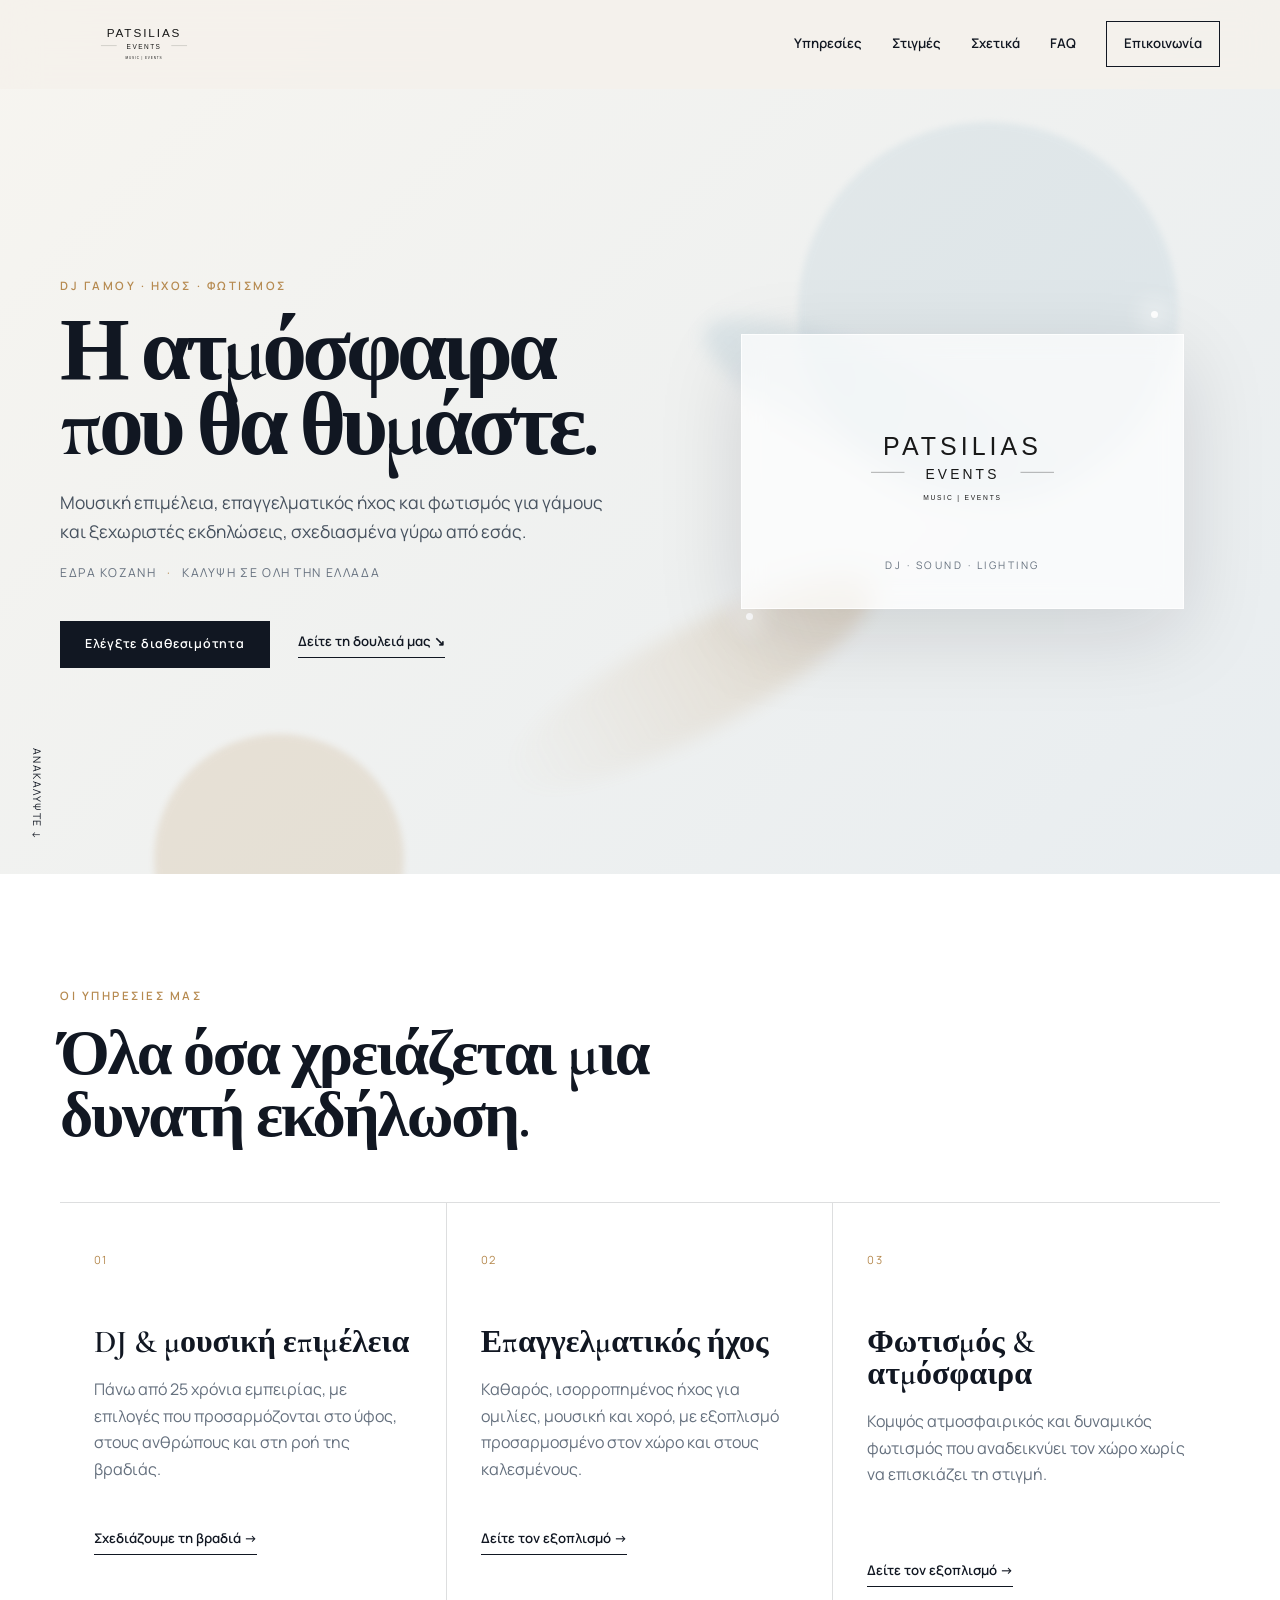
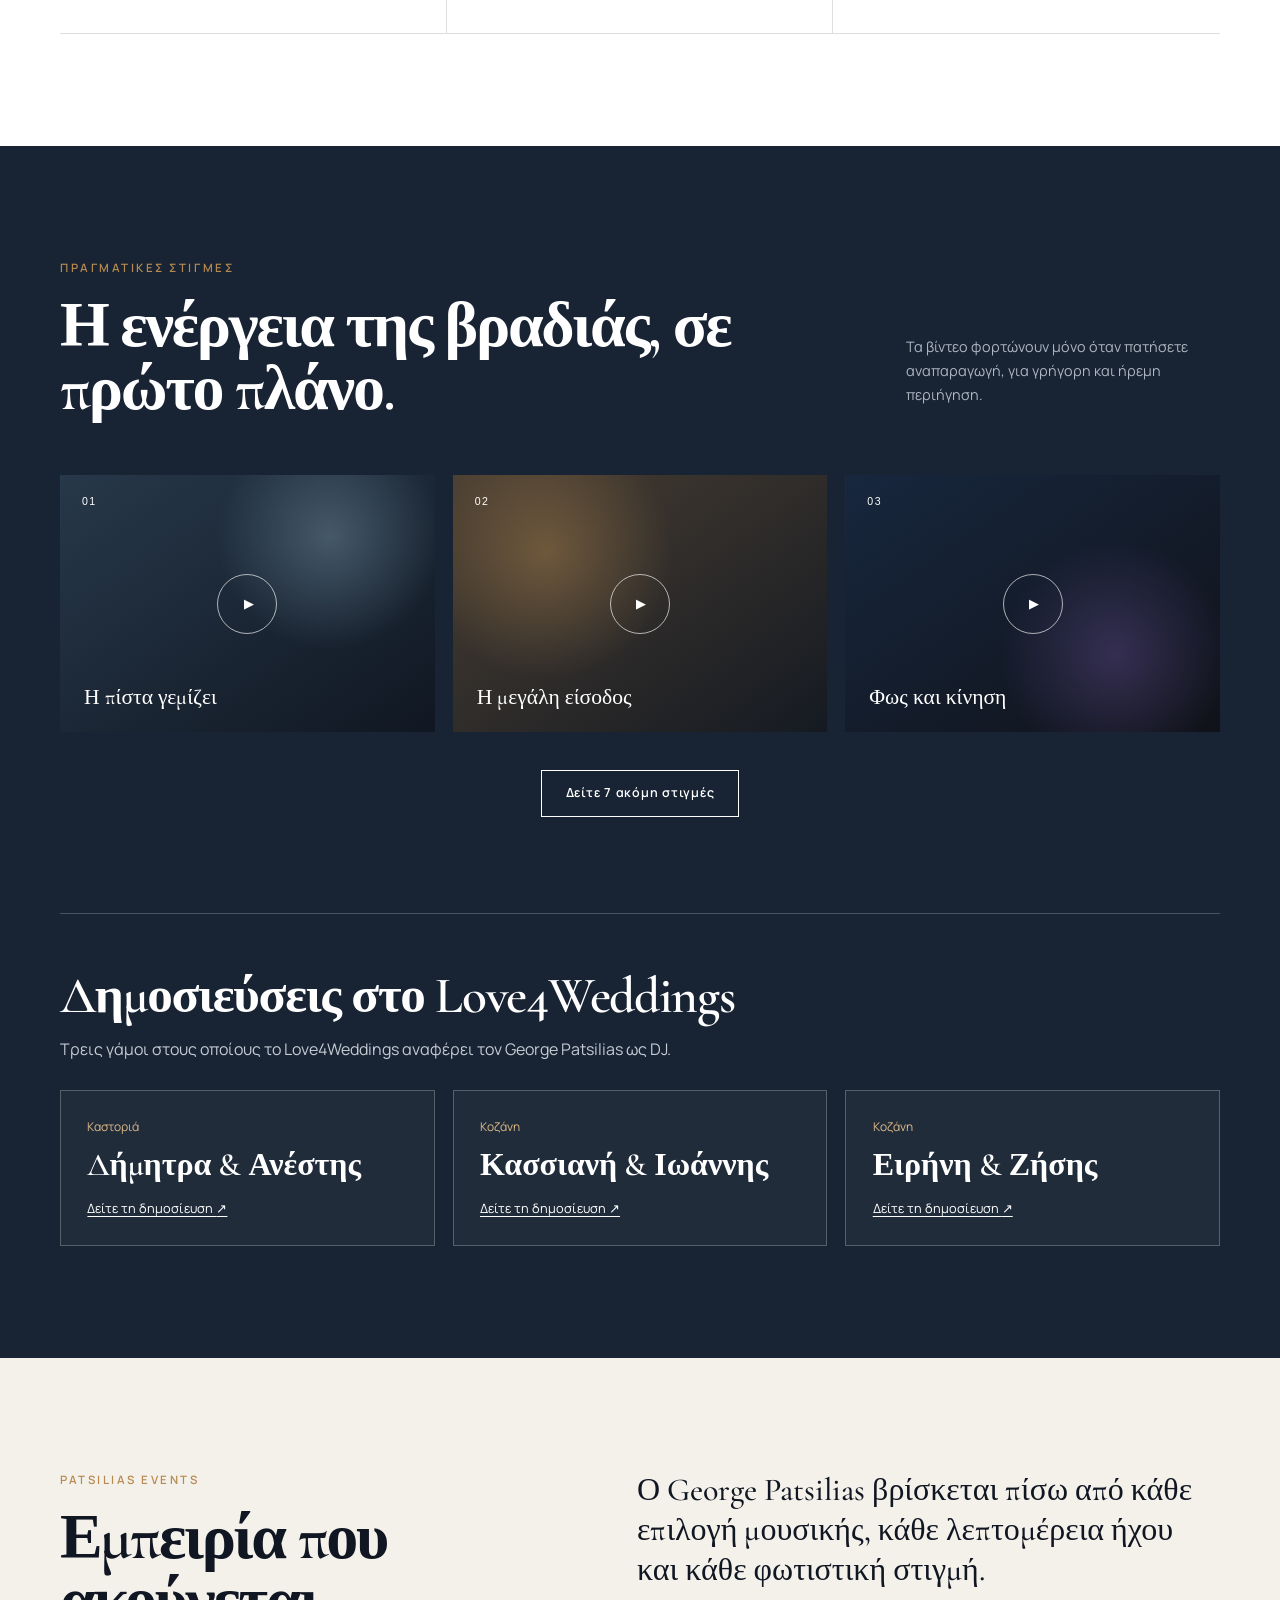
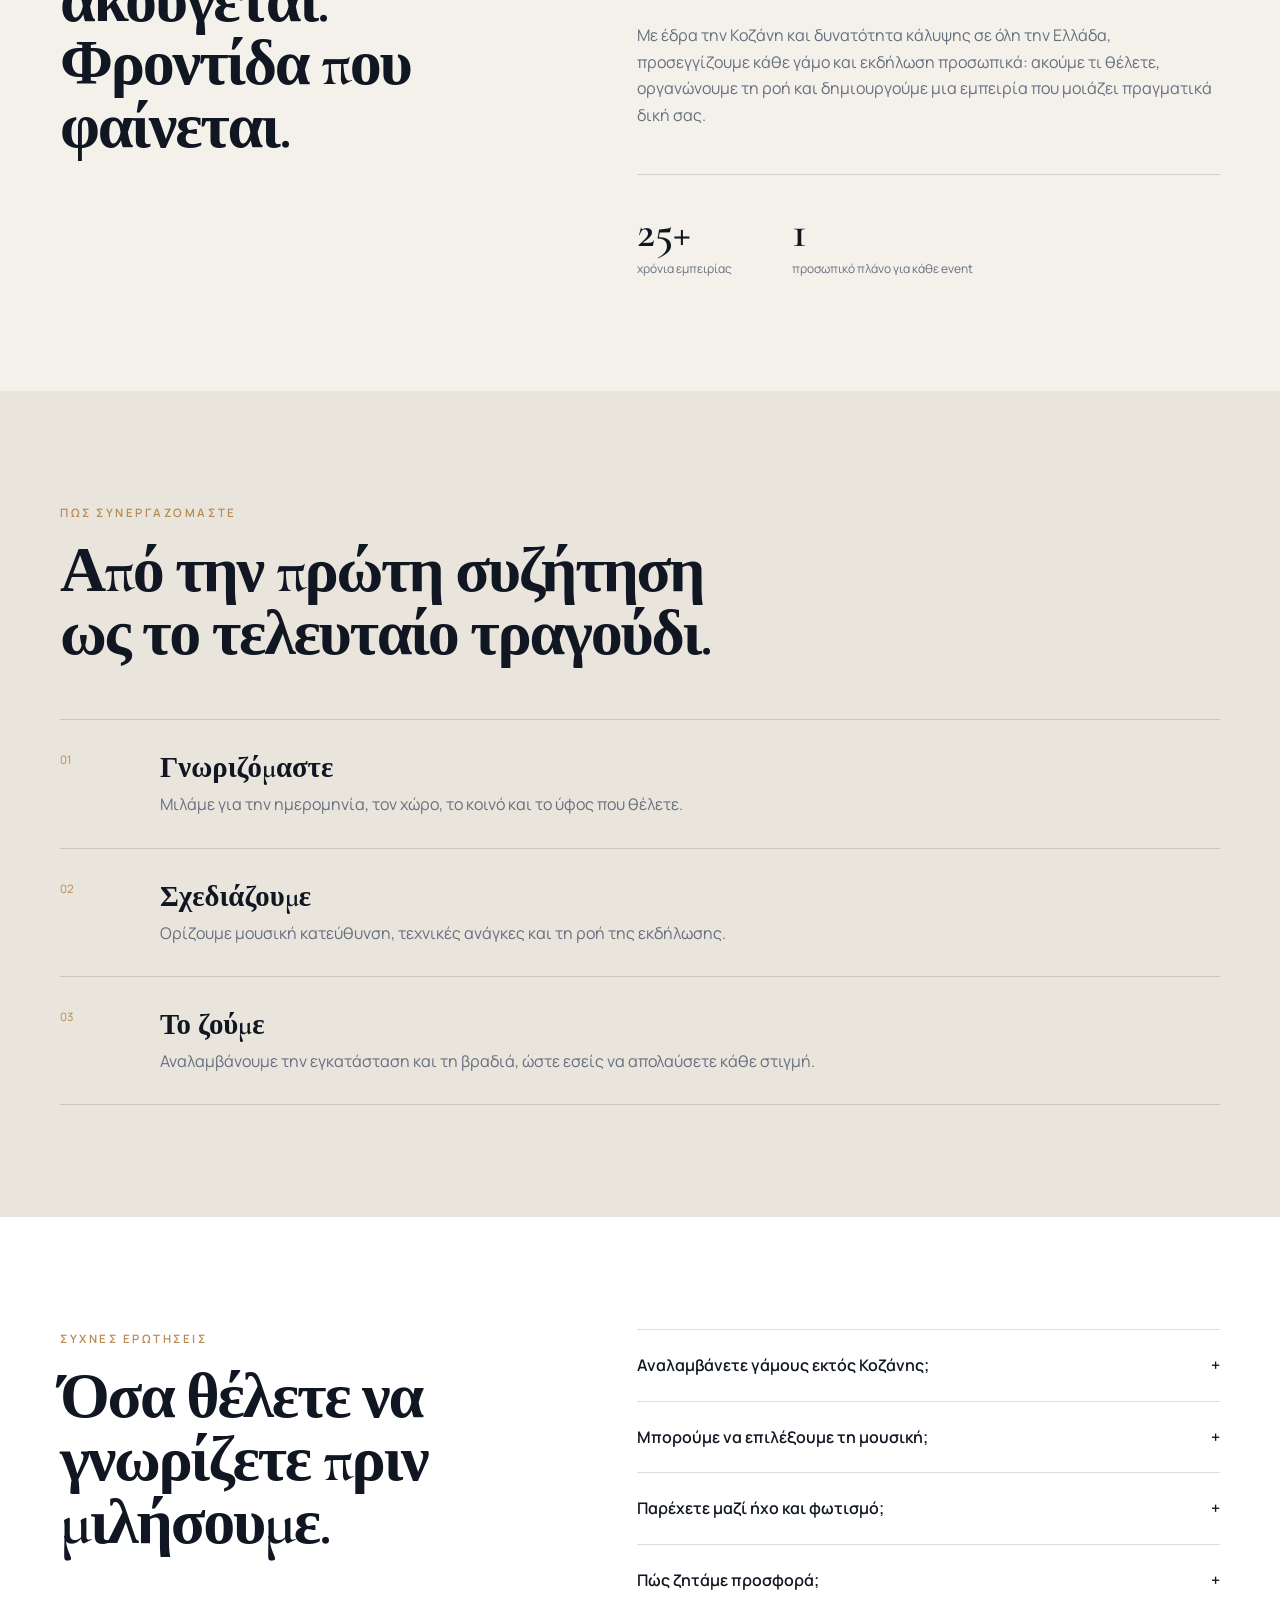
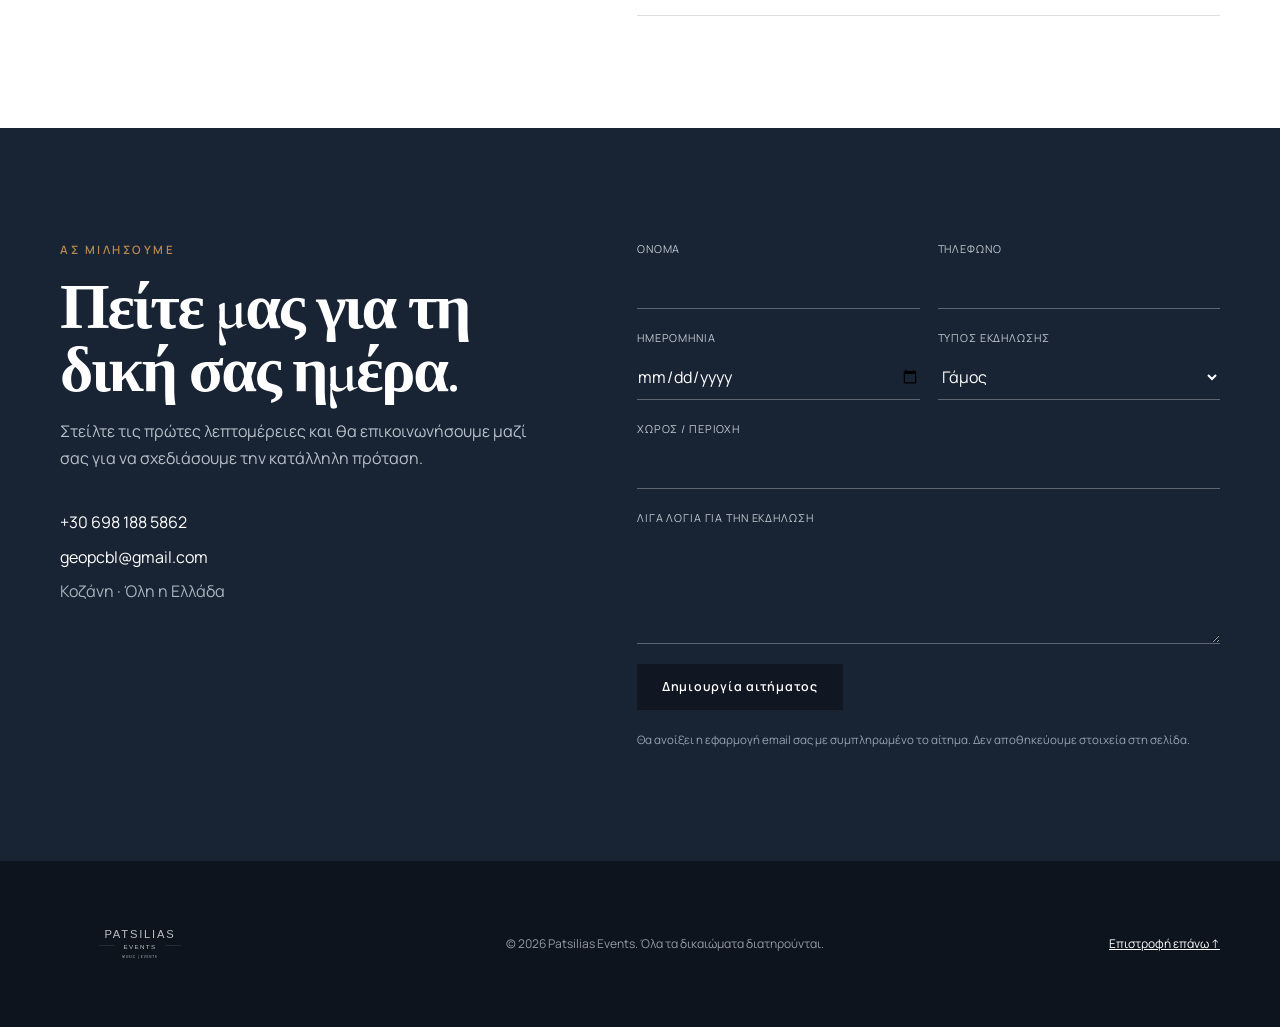
==== commit f968ccc5: "Add Love4Weddings features to the portfolio" ====
--- a/index.html
+++ b/index.html
@@ -15,7 +15,7 @@
   <link rel="preconnect" href="https://fonts.googleapis.com">
   <link rel="preconnect" href="https://fonts.gstatic.com" crossorigin>
   <link href="https://fonts.googleapis.com/css2?family=Cormorant+Garamond:wght@500;600&amp;family=Manrope:wght@400;500;600&amp;display=swap" rel="stylesheet">
-  <link rel="stylesheet" href="styles.css">
+  <link rel="stylesheet" href="styles.css?v=publications">
   <title>DJ Γάμου Κοζάνη | Patsilias Events</title>
   <script type="application/ld+json">
   {"@context":"https://schema.org","@type":"ProfessionalService","name":"Patsilias Events","url":"https://geopat0.github.io/patsiliaseventsgroup/","telephone":"+306981885862","email":"geopcbl@gmail.com","founder":{"@type":"Person","name":"George Patsilias"},"address":{"@type":"PostalAddress","addressLocality":"Κοζάνη","addressCountry":"GR"},"areaServed":{"@type":"Country","name":"Ελλάδα"},"description":"DJ γάμου, επαγγελματικός ήχος και φωτισμός για γάμους και εκδηλώσεις."}
@@ -72,6 +72,33 @@
         <article class="video-card extra-video" data-video-id="1172895078" hidden><button class="video-poster tone-night" type="button" aria-label="Αναπαραγωγή βίντεο: Το τελευταίο τραγούδι"><span class="video-index">10</span><span class="play"><span aria-hidden="true">▶</span></span><span class="video-title">Το τελευταίο τραγούδι</span></button></article>
       </div>
       <div class="center reveal"><button class="button button-ghost" type="button" data-show-videos aria-expanded="false">Δείτε 7 ακόμη στιγμές</button></div>
+      <section class="press-coverage" id="publications" aria-labelledby="publications-title">
+        <h3 id="publications-title">Δημοσιεύσεις στο Love4Weddings</h3>
+        <p class="press-intro">Τρεις γάμοι στους οποίους το Love4Weddings αναφέρει τον George Patsilias ως DJ.</p>
+        <ul class="press-grid" role="list">
+          <li>
+            <a class="press-link" href="https://www.love4weddings.gr/wedding-video-full-romance-kastoria/">
+              <span class="press-location">Καστοριά</span>
+              <span class="press-couple">Δήμητρα &amp; Ανέστης</span>
+              <span class="press-action">Δείτε τη δημοσίευση <span aria-hidden="true">↗</span></span>
+            </a>
+          </li>
+          <li>
+            <a class="press-link" href="https://www.love4weddings.gr/romantic-summer-wedding-lovely-details/">
+              <span class="press-location">Κοζάνη</span>
+              <span class="press-couple">Κασσιανή &amp; Ιωάννης</span>
+              <span class="press-action">Δείτε τη δημοσίευση <span aria-hidden="true">↗</span></span>
+            </a>
+          </li>
+          <li>
+            <a class="press-link" href="https://www.love4weddings.gr/romantic-summer-wedding-kozani-baby-breath/">
+              <span class="press-location">Κοζάνη</span>
+              <span class="press-couple">Ειρήνη &amp; Ζήσης</span>
+              <span class="press-action">Δείτε τη δημοσίευση <span aria-hidden="true">↗</span></span>
+            </a>
+          </li>
+        </ul>
+      </section>
     </div></section>
     <section class="section about" id="about"><div class="container about-grid">
       <div class="section-heading reveal"><p class="eyebrow">PATSILIAS EVENTS</p><h2>Εμπειρία που ακούγεται. Φροντίδα που φαίνεται.</h2></div>
--- a/styles.css
+++ b/styles.css
@@ -5,3 +5,77 @@
 @media(max-width:900px){.section{padding:84px 0}.nav-toggle{display:block}.primary-nav{position:absolute;left:0;right:0;top:88px;padding:30px 20px;background:var(--paper);display:none;flex-direction:column;align-items:flex-start;border-bottom:1px solid var(--line)}.primary-nav.open{display:flex}.hero{min-height:auto;padding-top:145px}.hero-grid{grid-template-columns:1fr}.hero-stage{display:none}.hero h1{font-size:clamp(3.8rem,14vw,6rem)}.scroll-cue{display:none}.service-grid,.video-grid{grid-template-columns:1fr 1fr}.service-card:nth-child(2){border-right:0}.service-card:last-child{grid-column:1/-1;border-top:1px solid var(--line)}.split-heading,.about-grid,.faq-grid,.contact-grid{grid-template-columns:1fr;gap:38px}.about-grid .section-heading,.faq-grid .section-heading{margin-bottom:0}.footer-grid{grid-template-columns:140px 1fr}.footer-grid a{display:none}.equipment-grid{grid-template-columns:1fr}}
 @media(max-width:600px){.container{width:min(100% - 28px,1160px)}.nav-wrap{height:74px}.brand{width:138px}.primary-nav{top:74px}.hero{padding:124px 0 78px}.hero h1{font-size:3.75rem}.hero-lead{font-size:1rem}.hero-actions{align-items:flex-start;flex-direction:column}.section{padding:72px 0}.section-heading{margin-bottom:36px}.section-heading h2,.contact h2,.page-hero h1{font-size:2.7rem}.service-grid,.video-grid{grid-template-columns:1fr}.service-card{border-right:0;border-bottom:1px solid var(--line)}.service-card:last-child{grid-column:auto;border-top:0;border-bottom:0}.service-card p{min-height:auto}.video-card{aspect-ratio:16/10}.facts{gap:28px}.process-list li{grid-template-columns:48px 1fr}.field-row{grid-template-columns:1fr}.footer-grid{grid-template-columns:1fr;text-align:center}.footer-grid img{width:150px;margin:auto}.footer-grid p{text-align:center}.mobile-call{display:block;position:fixed;z-index:80;left:14px;right:14px;bottom:12px;padding:13px;background:var(--gold);color:#111;text-align:center;text-decoration:none;font-size:.78rem;font-weight:600;box-shadow:0 8px 28px rgba(0,0,0,.2)}body{padding-bottom:58px}.equipment-card{grid-template-columns:1fr}.equipment-card img{height:240px}.page-hero{padding:130px 0 60px}}
 @media(prefers-reduced-motion:reduce){html{scroll-behavior:auto}.beam{animation:none}.reveal{opacity:1;transform:none;transition:none}}
+
+.press-coverage {
+  margin-top: clamp(3.5rem, 8vw, 6rem);
+  padding-top: clamp(2rem, 5vw, 3.5rem);
+  border-top: 1px solid rgba(255, 255, 255, .22);
+  scroll-margin-top: 100px;
+}
+
+.press-coverage h3 {
+  margin: 0;
+  font: 600 clamp(2rem, 4vw, 3.25rem)/1.05 var(--serif);
+  letter-spacing: -.025em;
+}
+
+.press-intro {
+  margin: .75rem 0 1.75rem;
+  color: #c4cbd3;
+}
+
+.press-grid {
+  display: grid;
+  grid-template-columns: repeat(3, minmax(0, 1fr));
+  gap: 18px;
+  margin: 0;
+  padding: 0;
+  list-style: none;
+}
+
+.press-link {
+  display: flex;
+  flex-direction: column;
+  align-items: flex-start;
+  gap: .6rem;
+  height: 100%;
+  padding: clamp(1.1rem, 3vw, 1.65rem);
+  border: 1px solid rgba(255, 255, 255, .24);
+  background: rgba(255, 255, 255, .04);
+  text-decoration: none;
+}
+
+.press-link:hover,
+.press-link:focus-visible {
+  border-color: #dfbb88;
+  background: rgba(255, 255, 255, .08);
+}
+
+.press-link:focus-visible {
+  outline: 2px solid #dfbb88;
+  outline-offset: 3px;
+}
+
+.press-location {
+  color: #dfbb88;
+  font-size: .75rem;
+}
+
+.press-couple {
+  flex: 1;
+  font: 600 clamp(1.5rem, 2.7vw, 2rem)/1.1 var(--serif);
+}
+
+.press-action {
+  margin-top: .4rem;
+  font-size: .8rem;
+  text-decoration: underline;
+  text-underline-offset: .25em;
+}
+
+@media (max-width: 760px) {
+  .press-grid {
+    grid-template-columns: 1fr;
+    gap: 12px;
+  }
+}
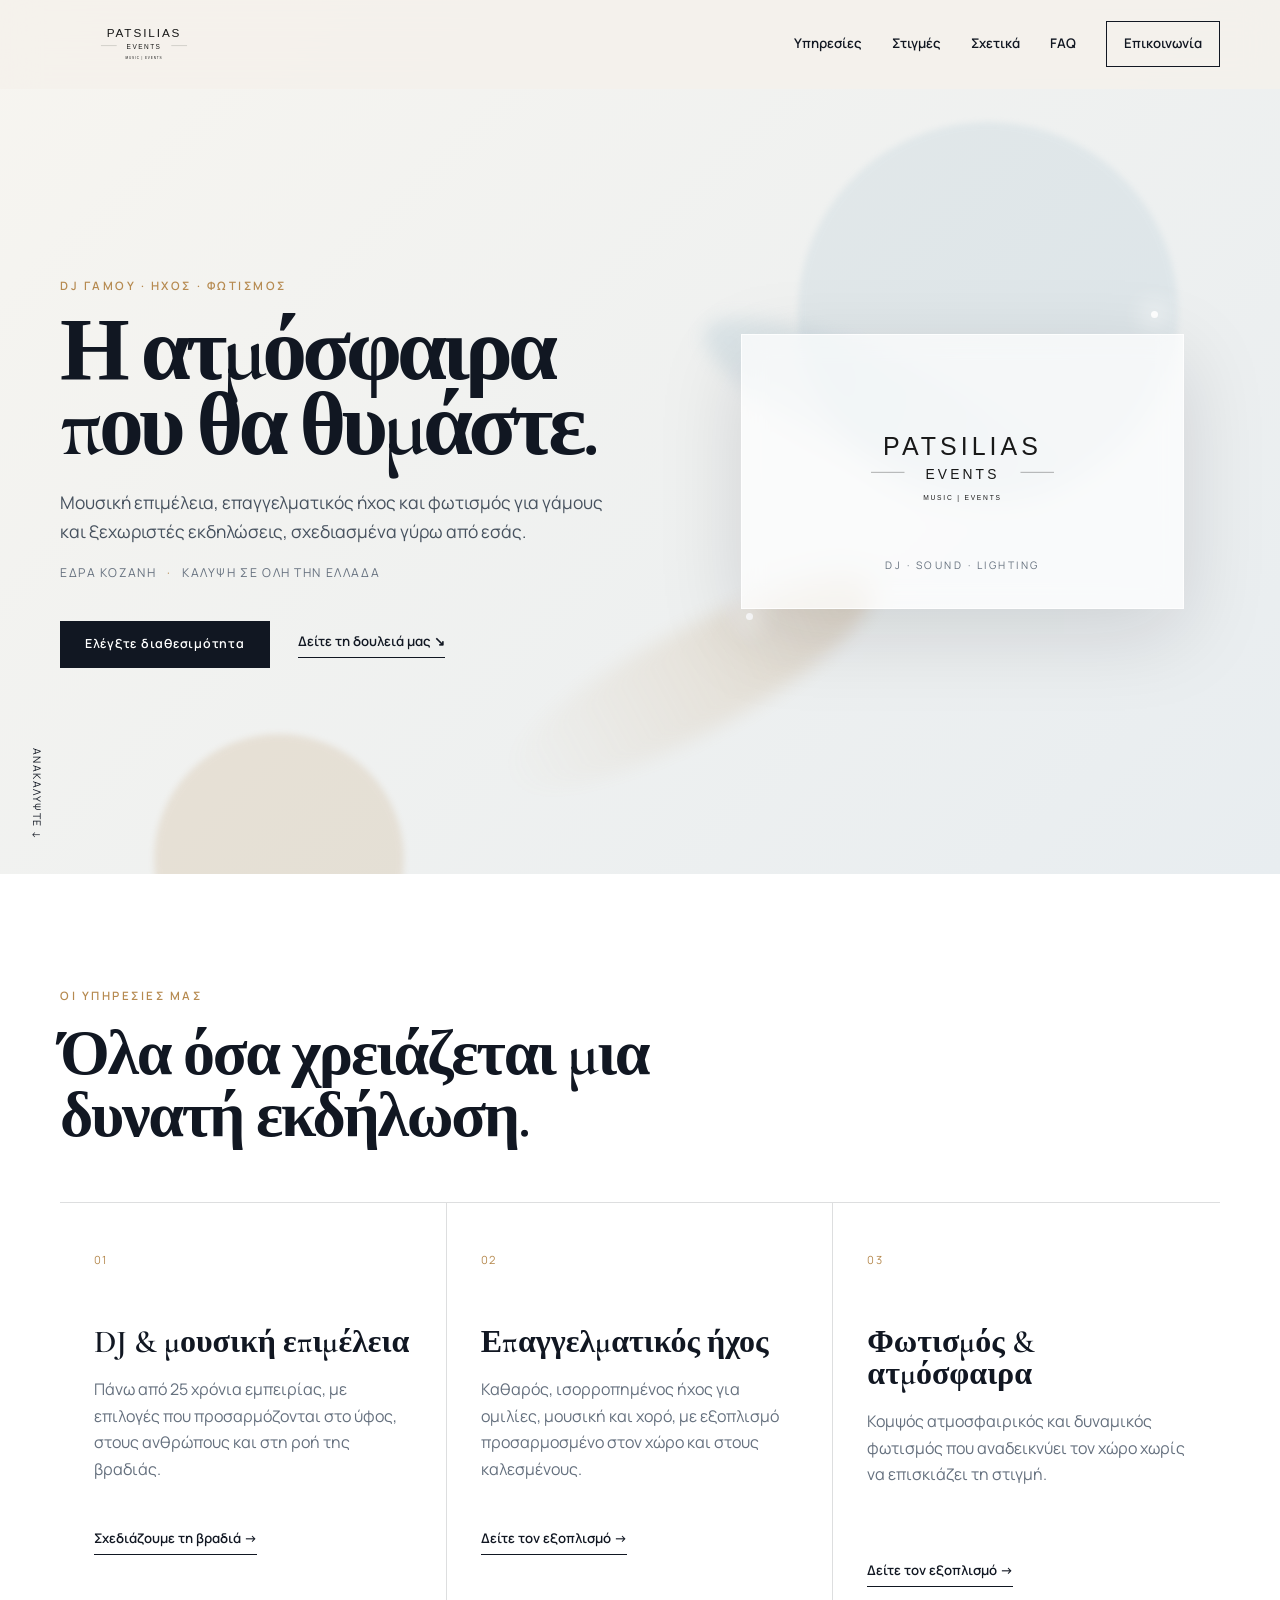
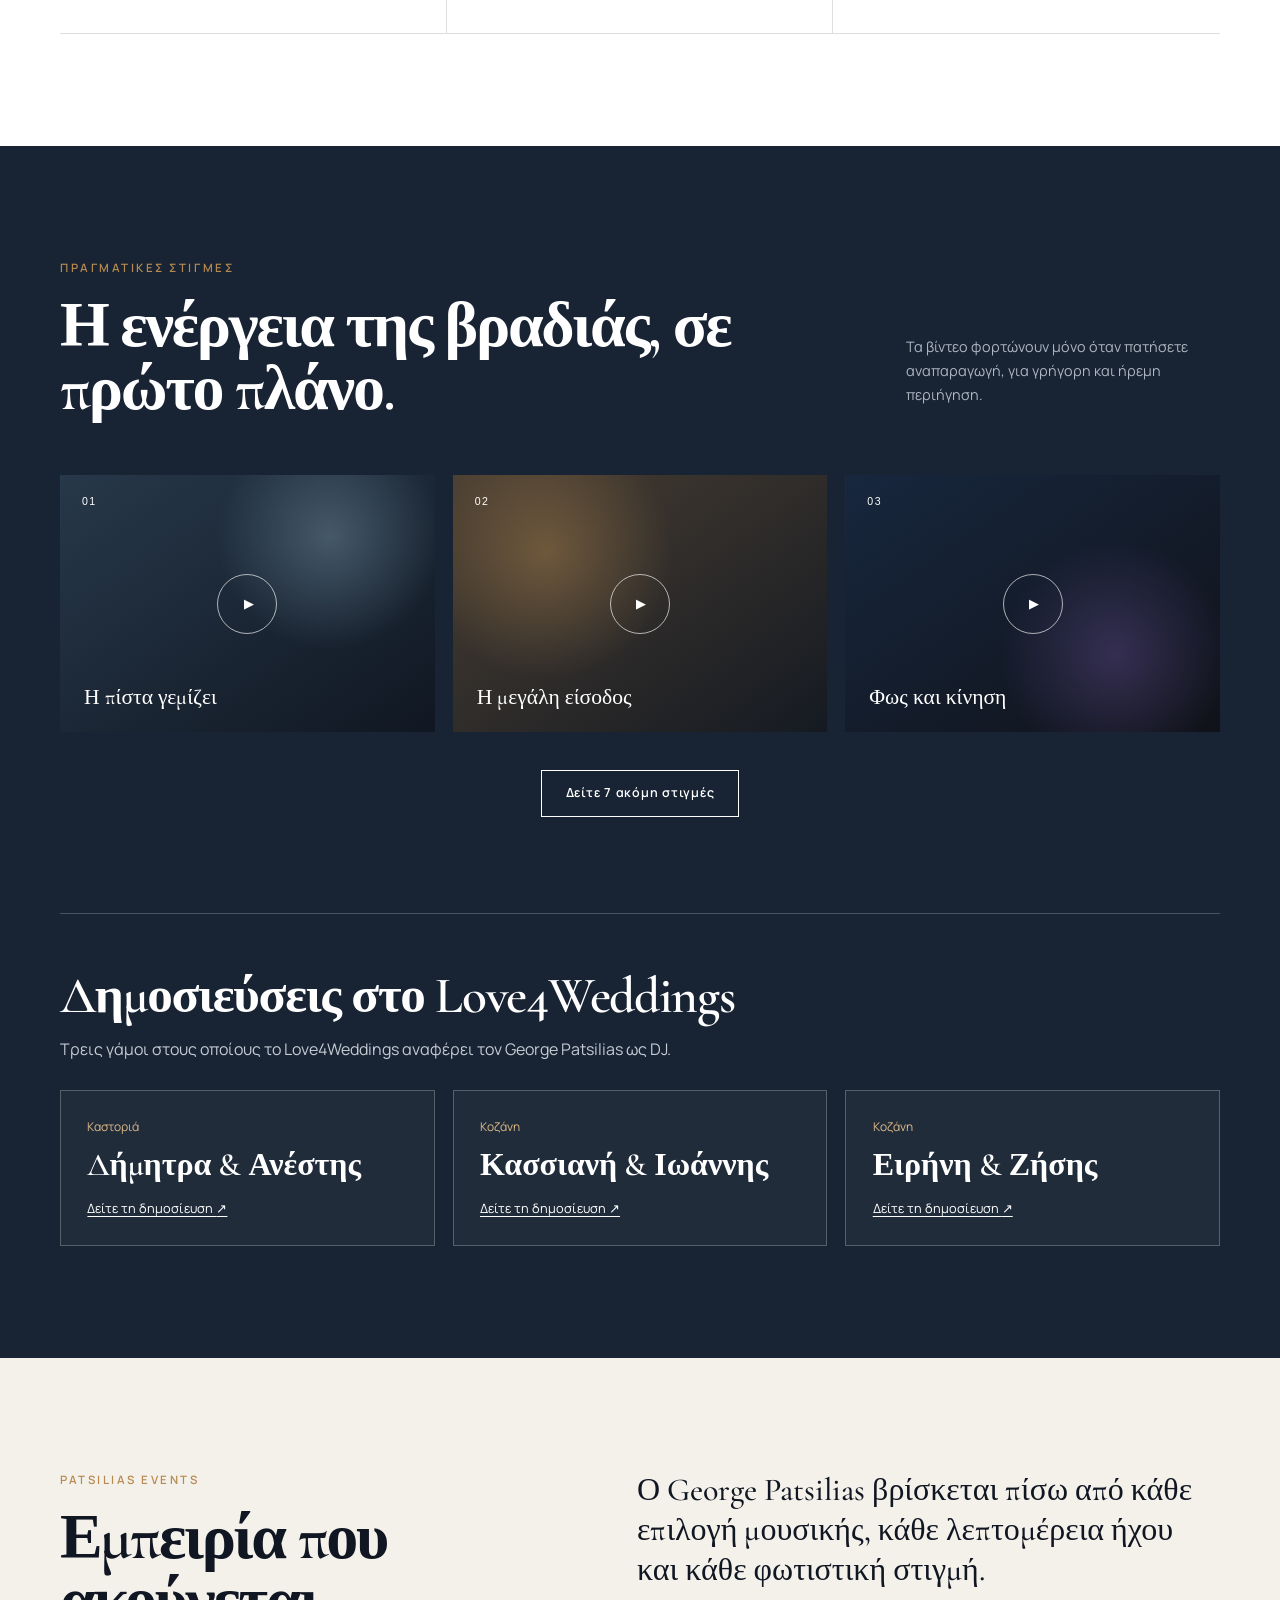
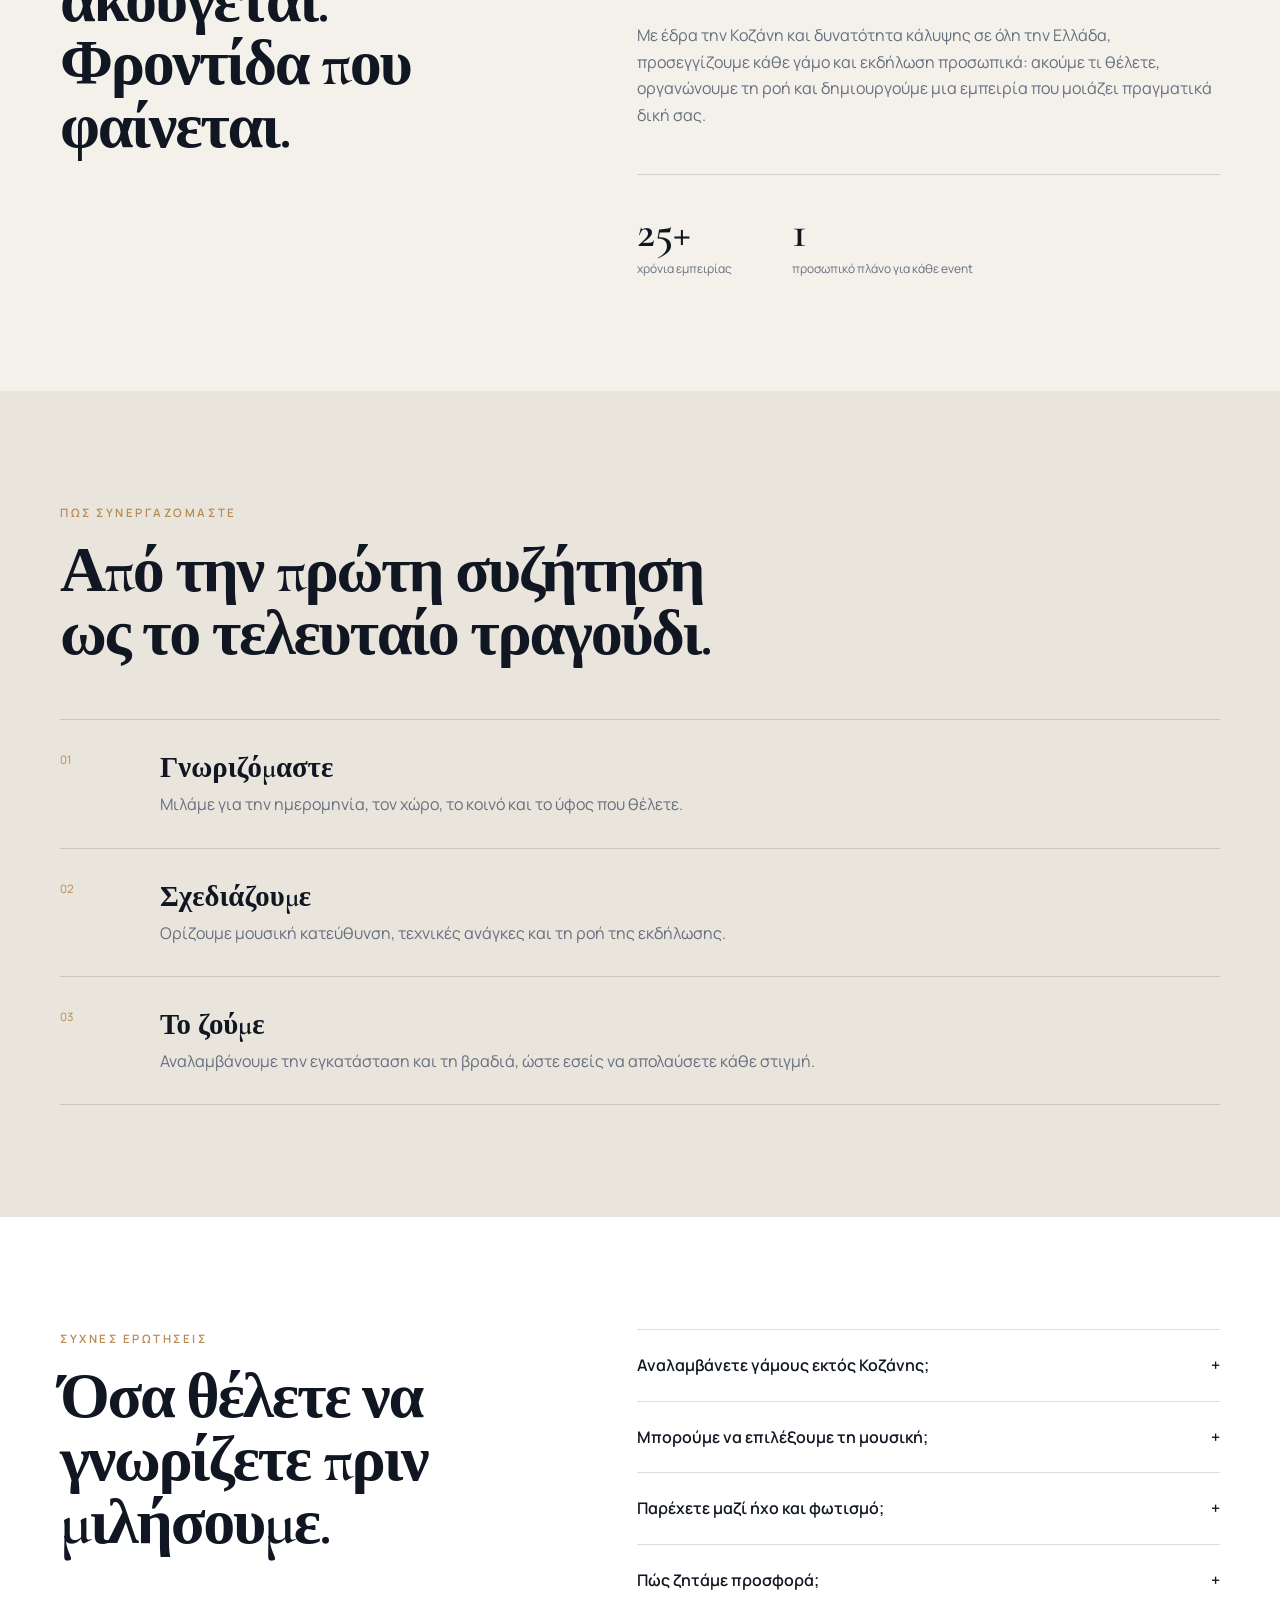
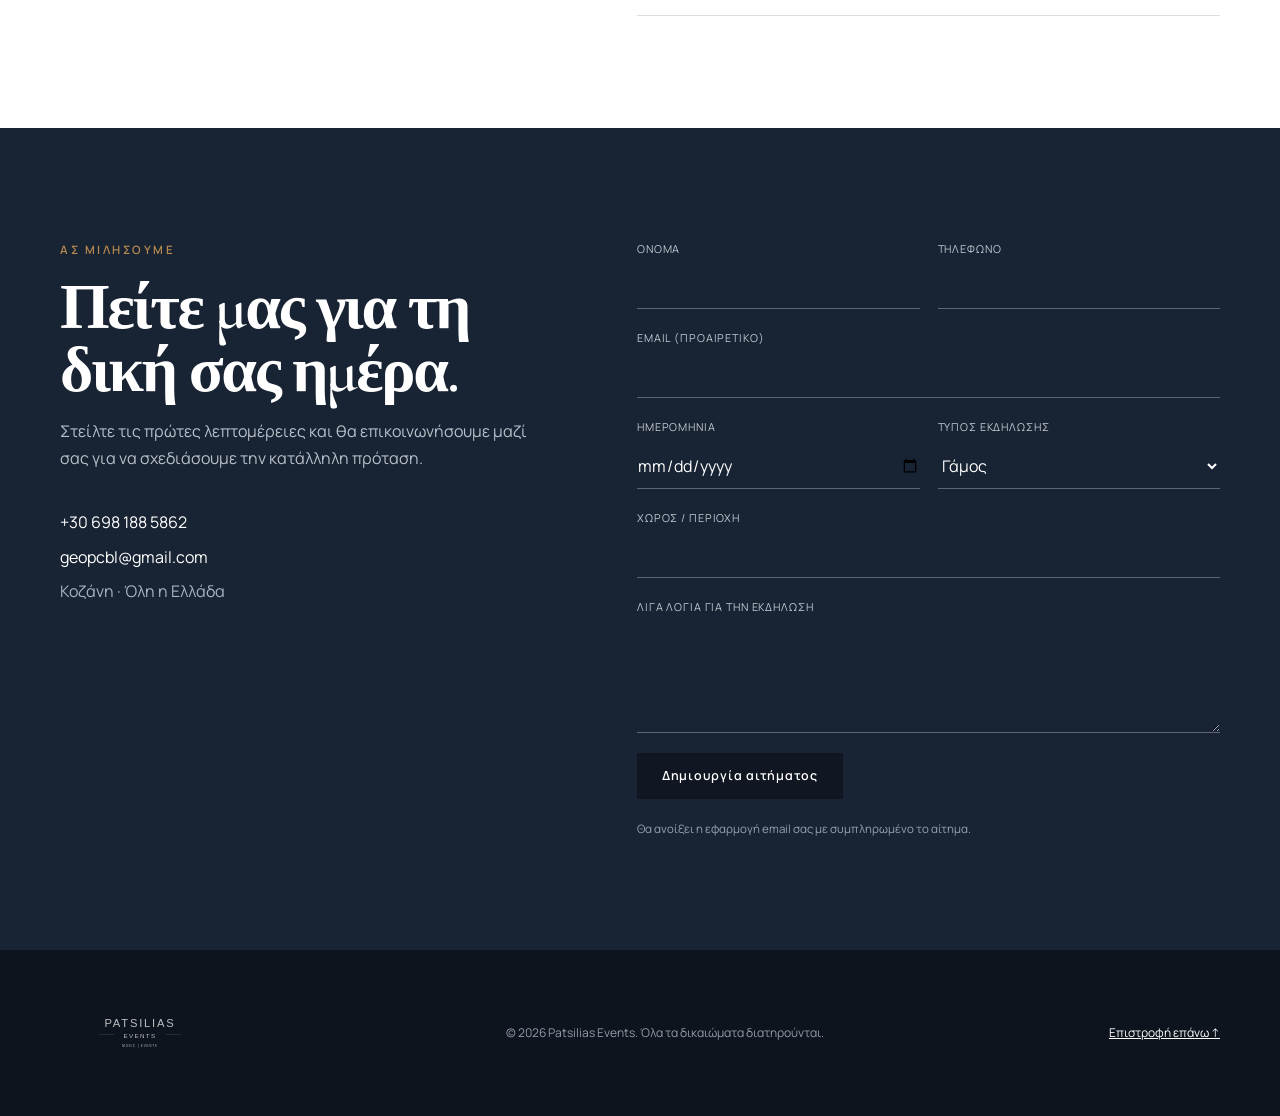
==== commit bccb8ef6: "Prepare PHP hosting bundle with authenticated SMTP contact form" ====
--- a/index.html
+++ b/index.html
@@ -114,11 +114,32 @@
     </div></section>
     <section class="section contact" id="contact"><div class="container contact-grid">
       <div class="contact-copy reveal"><p class="eyebrow">ΑΣ ΜΙΛΗΣΟΥΜΕ</p><h2>Πείτε μας για τη δική σας ημέρα.</h2><p>Στείλτε τις πρώτες λεπτομέρειες και θα επικοινωνήσουμε μαζί σας για να σχεδιάσουμε την κατάλληλη πρόταση.</p><div class="contact-links"><a href="tel:+306981885862">+30 698 188 5862</a><a href="mailto:geopcbl@gmail.com">geopcbl@gmail.com</a><span>Κοζάνη · Όλη η Ελλάδα</span></div></div>
-      <form class="contact-form reveal" data-contact-form><div class="field-row"><label>Όνομα<input type="text" name="name" autocomplete="name" required></label><label>Τηλέφωνο<input type="tel" name="phone" autocomplete="tel" required></label></div><div class="field-row"><label>Ημερομηνία<input type="date" name="date"></label><label>Τύπος εκδήλωσης<select name="event"><option value="Γάμος">Γάμος</option><option value="Βάπτιση">Βάπτιση</option><option value="Ιδιωτική εκδήλωση">Ιδιωτική εκδήλωση</option><option value="Εταιρική εκδήλωση">Εταιρική εκδήλωση</option></select></label></div><label>Χώρος / Περιοχή<input type="text" name="venue" autocomplete="street-address"></label><label>Λίγα λόγια για την εκδήλωση<textarea name="message" rows="4" required></textarea></label><input type="hidden" name="equipment" data-equipment-field><button class="button button-primary" type="submit">Δημιουργία αιτήματος</button><p class="form-note">Θα ανοίξει η εφαρμογή email σας με συμπληρωμένο το αίτημα. Δεν αποθηκεύουμε στοιχεία στη σελίδα.</p></form>
+      <form class="contact-form reveal" data-contact-form action="mailto:geopcbl@gmail.com" method="post" enctype="text/plain">
+        <div class="field-row">
+          <label>Όνομα<input type="text" name="name" autocomplete="name" maxlength="120" required></label>
+          <label>Τηλέφωνο<input type="tel" name="phone" autocomplete="tel" maxlength="40" required></label>
+        </div>
+        <label>Email (προαιρετικό)<input type="email" name="email" autocomplete="email" maxlength="254"></label>
+        <div class="field-row">
+          <label>Ημερομηνία<input type="date" name="date"></label>
+          <label>Τύπος εκδήλωσης
+            <select name="event">
+              <option value="Γάμος">Γάμος</option>
+              <option value="Βάπτιση">Βάπτιση</option>
+              <option value="Ιδιωτική εκδήλωση">Ιδιωτική εκδήλωση</option>
+              <option value="Εταιρική εκδήλωση">Εταιρική εκδήλωση</option>
+            </select>
+          </label>
+        </div>
+        <label>Χώρος / Περιοχή<input type="text" name="venue" maxlength="180"></label>
+        <label>Λίγα λόγια για την εκδήλωση<textarea name="message" rows="4" maxlength="3000" required></textarea></label>
+        <input type="hidden" name="equipment" data-equipment-field>
+        <button class="button button-primary" type="submit">Δημιουργία αιτήματος</button>
+        <p class="form-note">Θα ανοίξει η εφαρμογή email σας με συμπληρωμένο το αίτημα.</p>
+      </form>
     </div></section>
   </main>
   <footer class="site-footer"><div class="container footer-grid"><img src="patsilias-events-logo.svg" width="1600" height="700" alt="Patsilias Events"><p>© 2026 Patsilias Events. Όλα τα δικαιώματα διατηρούνται.</p><a href="#home">Επιστροφή επάνω ↑</a></div></footer>
   <a class="mobile-call" href="tel:+306981885862" aria-label="Καλέστε την Patsilias Events">Καλέστε μας</a>
-  <script>const equipmentFromUrl=new URLSearchParams(location.search).get('equipment');if(equipmentFromUrl)document.querySelector('[data-equipment-field]').value=equipmentFromUrl.split('|').join(', ');</script>
-  <script src="script.js?v=4" defer></script>
+  <script src="script.js?v=5" defer></script>
 </body></html>
